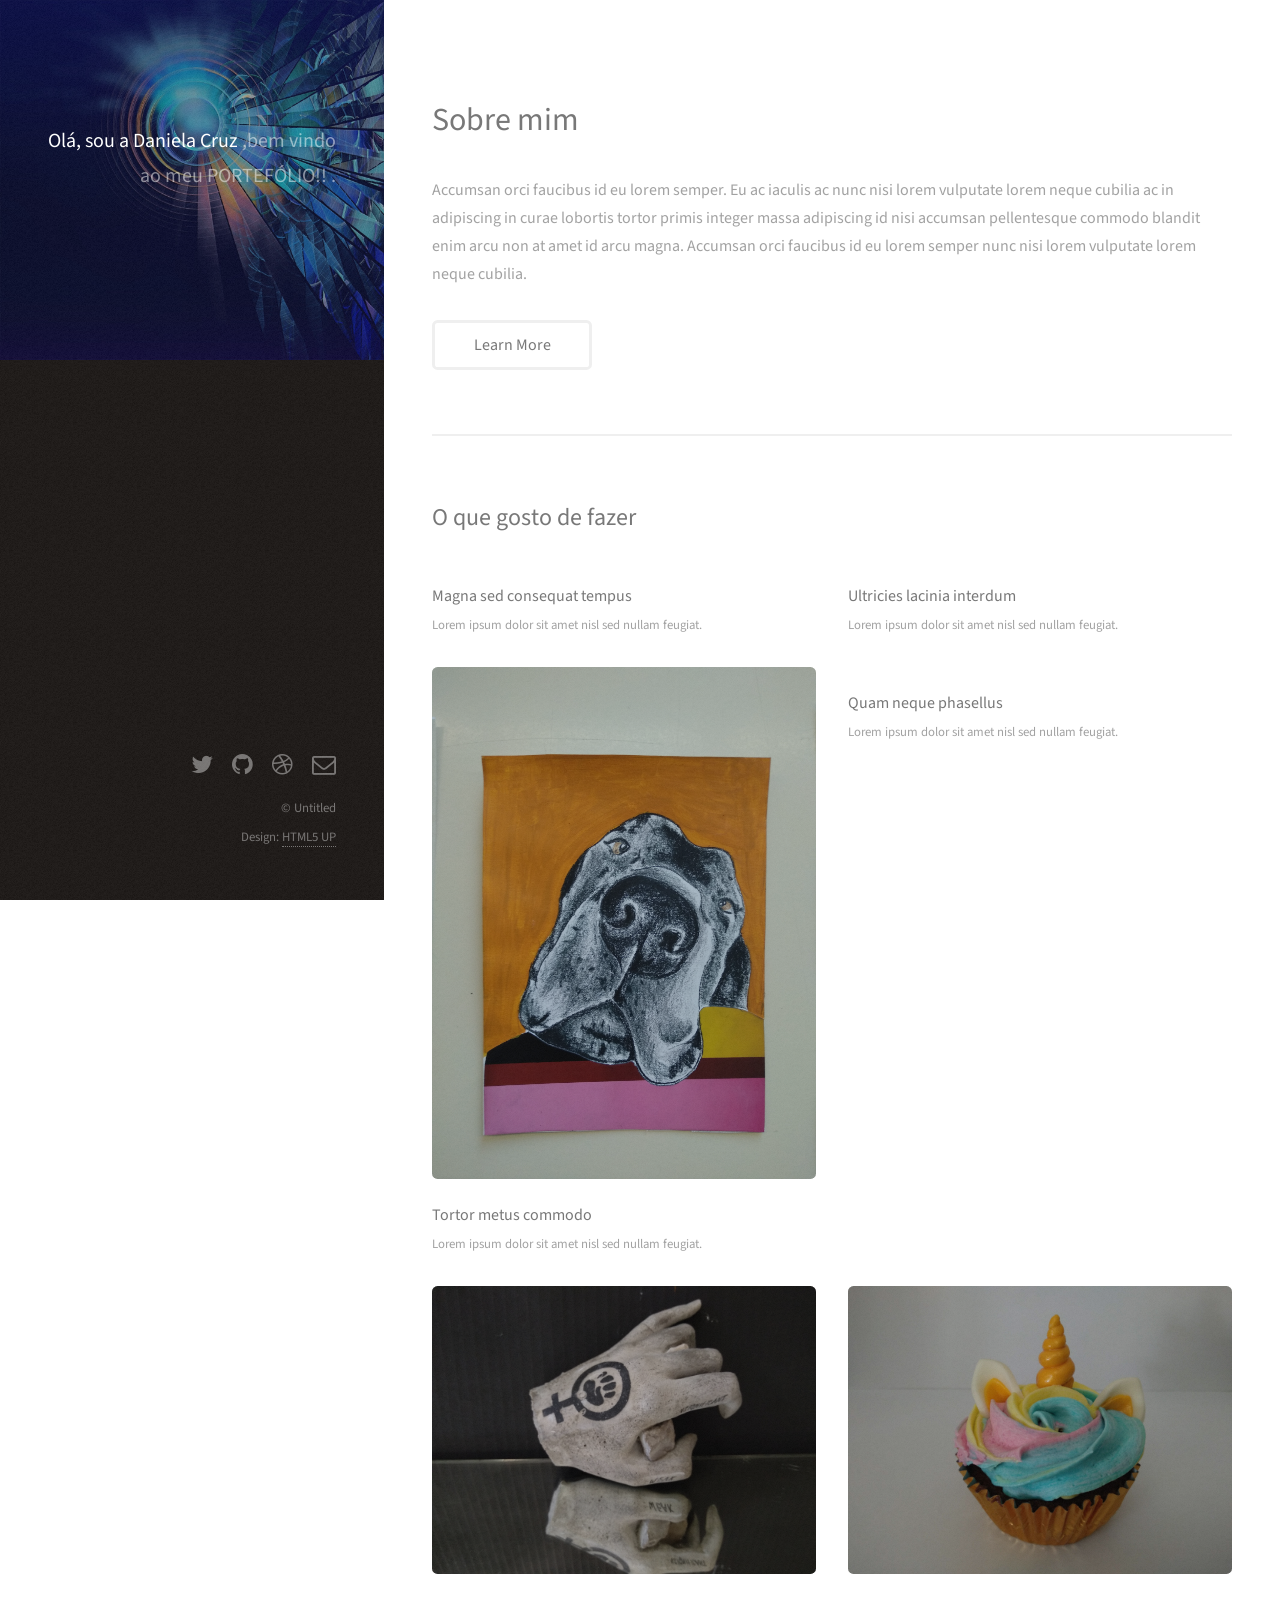
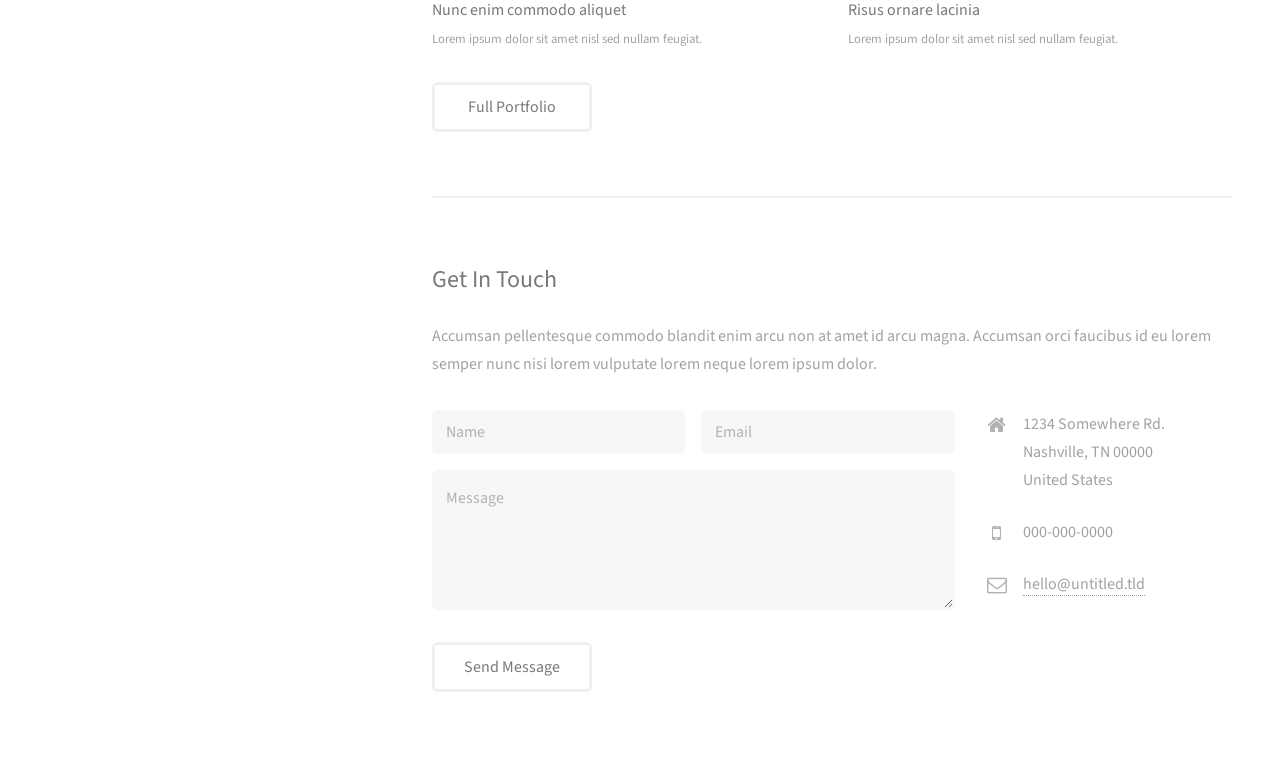
==== index.html @ 18f0834a "novo" ====
<!DOCTYPE HTML>
<!--
	Strata by HTML5 UP
	html5up.net | @ajlkn
	Free for personal and commercial use under the CCA 3.0 license (html5up.net/license)
-->
<html>
	<head>
		<title>Portefólio</title>
		<meta charset="utf-8" />
		<meta name="viewport" content="width=device-width, initial-scale=1, user-scalable=no" />
		<link rel="stylesheet" href="assets/css/main.css" />
	</head>
	<body class="is-preload">

		<!-- Header -->
			<header id="header">
				<div class="inner">
					<a href="#" class="image avatar"><img src="images/avatar.jpg" alt="" /></a>
					<h1><strong>Olá, sou a Daniela Cruz </strong>,bem vindo ao meu PORTEFÓLIO!!<br />
				 <br />
					 <a href="http:"></a>.</h1>
				</div>
			</header>

		<!-- Main -->
			<div id="main">

				<!-- One -->
					<section id="one">
						<header class="major">
							<h2>Sobre mim <br />
							</h2>
						</header>
						<p>Accumsan orci faucibus id eu lorem semper. Eu ac iaculis ac nunc nisi lorem vulputate lorem neque cubilia ac in adipiscing in curae lobortis tortor primis integer massa adipiscing id nisi accumsan pellentesque commodo blandit enim arcu non at amet id arcu magna. Accumsan orci faucibus id eu lorem semper nunc nisi lorem vulputate lorem neque cubilia.</p>
						<ul class="actions">
							<li><a href="#" class="button">Learn More</a></li>
						</ul>
					</section>

				<!-- Two -->
					<section id="two">
						<h2>O que gosto de fazer</h2>
						<div class="row">
							<article class="col-6 col-12-xsmall work-item">
								<a href="images/fulls/01.jpg" class="image fit thumb"><img src="images/thumbs/01.jpg" alt="" /></a>
								<h3>Magna sed consequat tempus</h3>
								<p>Lorem ipsum dolor sit amet nisl sed nullam feugiat.</p>
							</article>
							<article class="col-6 col-12-xsmall work-item">
								<a href="images/fulls/02.jpg" class="image fit thumb"><img src="images/thumbs/02.jpg" alt="" /></a>
								<h3>Ultricies lacinia interdum</h3>
								<p>Lorem ipsum dolor sit amet nisl sed nullam feugiat.</p>
							</article>
							<article class="col-6 col-12-xsmall work-item">
								<a href="images/fulls/03.jpg" class="image fit thumb"><img src="images/thumbs/03.jpg" alt="" /></a>
								<h3>Tortor metus commodo</h3>
								<p>Lorem ipsum dolor sit amet nisl sed nullam feugiat.</p>
							</article>
							<article class="col-6 col-12-xsmall work-item">
								<a href="images/fulls/04.jpg" class="image fit thumb"><img src="images/thumbs/04.jpg" alt="" /></a>
								<h3>Quam neque phasellus</h3>
								<p>Lorem ipsum dolor sit amet nisl sed nullam feugiat.</p>
							</article>
							<article class="col-6 col-12-xsmall work-item">
								<a href="images/fulls/05.jpg" class="image fit thumb"><img src="images/thumbs/05.jpg" alt="" /></a>
								<h3>Nunc enim commodo aliquet</h3>
								<p>Lorem ipsum dolor sit amet nisl sed nullam feugiat.</p>
							</article>
							<article class="col-6 col-12-xsmall work-item">
								<a href="images/fulls/06.jpg" class="image fit thumb"><img src="images/thumbs/06.jpg" alt="" /></a>
								<h3>Risus ornare lacinia</h3>
								<p>Lorem ipsum dolor sit amet nisl sed nullam feugiat.</p>
							</article>
						</div>
						<ul class="actions">
							<li><a href="#" class="button">Full Portfolio</a></li>
						</ul>
					</section>

				<!-- Three -->
					<section id="three">
						<h2>Get In Touch</h2>
						<p>Accumsan pellentesque commodo blandit enim arcu non at amet id arcu magna. Accumsan orci faucibus id eu lorem semper nunc nisi lorem vulputate lorem neque lorem ipsum dolor.</p>
						<div class="row">
							<div class="col-8 col-12-small">
								<form method="post" action="#">
									<div class="row gtr-uniform gtr-50">
										<div class="col-6 col-12-xsmall"><input type="text" name="name" id="name" placeholder="Name" /></div>
										<div class="col-6 col-12-xsmall"><input type="email" name="email" id="email" placeholder="Email" /></div>
										<div class="col-12"><textarea name="message" id="message" placeholder="Message" rows="4"></textarea></div>
									</div>
								</form>
								<ul class="actions">
									<li><input type="submit" value="Send Message" /></li>
								</ul>
							</div>
							<div class="col-4 col-12-small">
								<ul class="labeled-icons">
									<li>
										<h3 class="icon fa-home"><span class="label">Address</span></h3>
										1234 Somewhere Rd.<br />
										Nashville, TN 00000<br />
										United States
									</li>
									<li>
										<h3 class="icon fa-mobile"><span class="label">Phone</span></h3>
										000-000-0000
									</li>
									<li>
										<h3 class="icon fa-envelope-o"><span class="label">Email</span></h3>
										<a href="#">hello@untitled.tld</a>
									</li>
								</ul>
							</div>
						</div>
					</section>

				<!-- Four -->
				<!--
					<section id="four">
						<h2>Elements</h2>

						<section>
							<h4>Text</h4>
							<p>This is <b>bold</b> and this is <strong>strong</strong>. This is <i>italic</i> and this is <em>emphasized</em>.
							This is <sup>superscript</sup> text and this is <sub>subscript</sub> text.
							This is <u>underlined</u> and this is code: <code>for (;;) { ... }</code>. Finally, <a href="#">this is a link</a>.</p>
							<hr />
							<header>
								<h4>Heading with a Subtitle</h4>
								<p>Lorem ipsum dolor sit amet nullam id egestas urna aliquam</p>
							</header>
							<p>Nunc lacinia ante nunc ac lobortis. Interdum adipiscing gravida odio porttitor sem non mi integer non faucibus ornare mi ut ante amet placerat aliquet. Volutpat eu sed ante lacinia sapien lorem accumsan varius montes viverra nibh in adipiscing blandit tempus accumsan.</p>
							<header>
								<h5>Heading with a Subtitle</h5>
								<p>Lorem ipsum dolor sit amet nullam id egestas urna aliquam</p>
							</header>
							<p>Nunc lacinia ante nunc ac lobortis. Interdum adipiscing gravida odio porttitor sem non mi integer non faucibus ornare mi ut ante amet placerat aliquet. Volutpat eu sed ante lacinia sapien lorem accumsan varius montes viverra nibh in adipiscing blandit tempus accumsan.</p>
							<hr />
							<h2>Heading Level 2</h2>
							<h3>Heading Level 3</h3>
							<h4>Heading Level 4</h4>
							<h5>Heading Level 5</h5>
							<h6>Heading Level 6</h6>
							<hr />
							<h5>Blockquote</h5>
							<blockquote>Fringilla nisl. Donec accumsan interdum nisi, quis tincidunt felis sagittis eget tempus euismod. Vestibulum ante ipsum primis in faucibus vestibulum. Blandit adipiscing eu felis iaculis volutpat ac adipiscing accumsan faucibus. Vestibulum ante ipsum primis in faucibus lorem ipsum dolor sit amet nullam adipiscing eu felis.</blockquote>
							<h5>Preformatted</h5>
							<pre><code>i = 0;

while (!deck.isInOrder()) {
print 'Iteration ' + i;
deck.shuffle();
i++;
}

print 'It took ' + i + ' iterations to sort the deck.';</code></pre>
						</section>

						<section>
							<h4>Lists</h4>
							<div class="row">
								<div class="col-6 col-12-xsmall">
									<h5>Unordered</h5>
									<ul>
										<li>Dolor pulvinar etiam magna etiam.</li>
										<li>Sagittis adipiscing lorem eleifend.</li>
										<li>Felis enim feugiat dolore viverra.</li>
									</ul>
									<h5>Alternate</h5>
									<ul class="alt">
										<li>Dolor pulvinar etiam magna etiam.</li>
										<li>Sagittis adipiscing lorem eleifend.</li>
										<li>Felis enim feugiat dolore viverra.</li>
									</ul>
								</div>
								<div class="col-6 col-12-xsmall">
									<h5>Ordered</h5>
									<ol>
										<li>Dolor pulvinar etiam magna etiam.</li>
										<li>Etiam vel felis at lorem sed viverra.</li>
										<li>Felis enim feugiat dolore viverra.</li>
										<li>Dolor pulvinar etiam magna etiam.</li>
										<li>Etiam vel felis at lorem sed viverra.</li>
										<li>Felis enim feugiat dolore viverra.</li>
									</ol>
									<h5>Icons</h5>
									<ul class="icons">
										<li><a href="#" class="icon fa-twitter"><span class="label">Twitter</span></a></li>
										<li><a href="#" class="icon fa-facebook"><span class="label">Facebook</span></a></li>
										<li><a href="#" class="icon fa-instagram"><span class="label">Instagram</span></a></li>
										<li><a href="#" class="icon fa-github"><span class="label">Github</span></a></li>
										<li><a href="#" class="icon fa-dribbble"><span class="label">Dribbble</span></a></li>
										<li><a href="#" class="icon fa-tumblr"><span class="label">Tumblr</span></a></li>
									</ul>
								</div>
							</div>
							<h5>Actions</h5>
							<ul class="actions">
								<li><a href="#" class="button primary">Default</a></li>
								<li><a href="#" class="button">Default</a></li>
							</ul>
							<ul class="actions small">
								<li><a href="#" class="button primary small">Small</a></li>
								<li><a href="#" class="button small">Small</a></li>
							</ul>
							<div class="row">
								<div class="col-6 col-12-small">
									<ul class="actions stacked">
										<li><a href="#" class="button primary">Default</a></li>
										<li><a href="#" class="button">Default</a></li>
									</ul>
								</div>
								<div class="col-6 col-12-small">
									<ul class="actions stacked">
										<li><a href="#" class="button primary small">Small</a></li>
										<li><a href="#" class="button small">Small</a></li>
									</ul>
								</div>
								<div class="col-6 col-12-small">
									<ul class="actions stacked">
										<li><a href="#" class="button primary fit">Default</a></li>
										<li><a href="#" class="button fit">Default</a></li>
									</ul>
								</div>
								<div class="col-6 col-12-small">
									<ul class="actions stacked">
										<li><a href="#" class="button primary small fit">Small</a></li>
										<li><a href="#" class="button small fit">Small</a></li>
									</ul>
								</div>
							</div>
						</section>

						<section>
							<h4>Table</h4>
							<h5>Default</h5>
							<div class="table-wrapper">
								<table>
									<thead>
										<tr>
											<th>Name</th>
											<th>Description</th>
											<th>Price</th>
										</tr>
									</thead>
									<tbody>
										<tr>
											<td>Item One</td>
											<td>Ante turpis integer aliquet porttitor.</td>
											<td>29.99</td>
										</tr>
										<tr>
											<td>Item Two</td>
											<td>Vis ac commodo adipiscing arcu aliquet.</td>
											<td>19.99</td>
										</tr>
										<tr>
											<td>Item Three</td>
											<td> Morbi faucibus arcu accumsan lorem.</td>
											<td>29.99</td>
										</tr>
										<tr>
											<td>Item Four</td>
											<td>Vitae integer tempus condimentum.</td>
											<td>19.99</td>
										</tr>
										<tr>
											<td>Item Five</td>
											<td>Ante turpis integer aliquet porttitor.</td>
											<td>29.99</td>
										</tr>
									</tbody>
									<tfoot>
										<tr>
											<td colspan="2"></td>
											<td>100.00</td>
										</tr>
									</tfoot>
								</table>
							</div>

							<h5>Alternate</h5>
							<div class="table-wrapper">
								<table class="alt">
									<thead>
										<tr>
											<th>Name</th>
											<th>Description</th>
											<th>Price</th>
										</tr>
									</thead>
									<tbody>
										<tr>
											<td>Item One</td>
											<td>Ante turpis integer aliquet porttitor.</td>
											<td>29.99</td>
										</tr>
										<tr>
											<td>Item Two</td>
											<td>Vis ac commodo adipiscing arcu aliquet.</td>
											<td>19.99</td>
										</tr>
										<tr>
											<td>Item Three</td>
											<td> Morbi faucibus arcu accumsan lorem.</td>
											<td>29.99</td>
										</tr>
										<tr>
											<td>Item Four</td>
											<td>Vitae integer tempus condimentum.</td>
											<td>19.99</td>
										</tr>
										<tr>
											<td>Item Five</td>
											<td>Ante turpis integer aliquet porttitor.</td>
											<td>29.99</td>
										</tr>
									</tbody>
									<tfoot>
										<tr>
											<td colspan="2"></td>
											<td>100.00</td>
										</tr>
									</tfoot>
								</table>
							</div>
						</section>

						<section>
							<h4>Buttons</h4>
							<ul class="actions">
								<li><a href="#" class="button primary">Primary</a></li>
								<li><a href="#" class="button">Default</a></li>
							</ul>
							<ul class="actions">
								<li><a href="#" class="button large">Large</a></li>
								<li><a href="#" class="button">Default</a></li>
								<li><a href="#" class="button small">Small</a></li>
							</ul>
							<ul class="actions fit">
								<li><a href="#" class="button primary fit">Fit</a></li>
								<li><a href="#" class="button fit">Fit</a></li>
							</ul>
							<ul class="actions fit small">
								<li><a href="#" class="button primary fit small">Fit + Small</a></li>
								<li><a href="#" class="button fit small">Fit + Small</a></li>
							</ul>
							<ul class="actions">
								<li><a href="#" class="button primary icon fa-download">Icon</a></li>
								<li><a href="#" class="button icon fa-download">Icon</a></li>
							</ul>
							<ul class="actions">
								<li><span class="button primary disabled">Primary</span></li>
								<li><span class="button disabled">Default</span></li>
							</ul>
						</section>

						<section>
							<h4>Form</h4>
							<form method="post" action="#">
								<div class="row gtr-uniform gtr-50">
									<div class="col-6 col-12-xsmall">
										<input type="text" name="demo-name" id="demo-name" value="" placeholder="Name" />
									</div>
									<div class="col-6 col-12-xsmall">
										<input type="email" name="demo-email" id="demo-email" value="" placeholder="Email" />
									</div>
									<div class="col-12">
										<select name="demo-category" id="demo-category">
											<option value="">- Category -</option>
											<option value="1">Manufacturing</option>
											<option value="1">Shipping</option>
											<option value="1">Administration</option>
											<option value="1">Human Resources</option>
										</select>
									</div>
									<div class="col-4 col-12-small">
										<input type="radio" id="demo-priority-low" name="demo-priority" checked>
										<label for="demo-priority-low">Low Priority</label>
									</div>
									<div class="col-4 col-12-small">
										<input type="radio" id="demo-priority-normal" name="demo-priority">
										<label for="demo-priority-normal">Normal Priority</label>
									</div>
									<div class="col-4 col-12-small">
										<input type="radio" id="demo-priority-high" name="demo-priority">
										<label for="demo-priority-high">High Priority</label>
									</div>
									<div class="col-6 col-12-small">
										<input type="checkbox" id="demo-copy" name="demo-copy">
										<label for="demo-copy">Email me a copy of this message</label>
									</div>
									<div class="col-6 col-12-small">
										<input type="checkbox" id="demo-human" name="demo-human" checked>
										<label for="demo-human">I am a human and not a robot</label>
									</div>
									<div class="col-12">
										<textarea name="demo-message" id="demo-message" placeholder="Enter your message" rows="6"></textarea>
									</div>
									<div class="col-12">
										<ul class="actions">
											<li><input type="submit" value="Send Message" class="primary" /></li>
											<li><input type="reset" value="Reset" /></li>
										</ul>
									</div>
								</div>
							</form>
						</section>

						<section>
							<h4>Image</h4>
							<h5>Fit</h5>
							<div class="box alt">
								<div class="row gtr-50 gtr-uniform">
									<div class="col-12"><span class="image fit"><img src="images/fulls/05.jpg" alt="" /></span></div>
									<div class="col-4"><span class="image fit"><img src="images/thumbs/01.jpg" alt="" /></span></div>
									<div class="col-4"><span class="image fit"><img src="images/thumbs/02.jpg" alt="" /></span></div>
									<div class="col-4"><span class="image fit"><img src="images/thumbs/03.jpg" alt="" /></span></div>
									<div class="col-4"><span class="image fit"><img src="images/thumbs/04.jpg" alt="" /></span></div>
									<div class="col-4"><span class="image fit"><img src="images/thumbs/05.jpg" alt="" /></span></div>
									<div class="col-4"><span class="image fit"><img src="images/thumbs/06.jpg" alt="" /></span></div>
									<div class="col-4"><span class="image fit"><img src="images/thumbs/03.jpg" alt="" /></span></div>
									<div class="col-4"><span class="image fit"><img src="images/thumbs/02.jpg" alt="" /></span></div>
									<div class="col-4"><span class="image fit"><img src="images/thumbs/01.jpg" alt="" /></span></div>
								</div>
							</div>
							<h5>Left &amp; Right</h5>
							<p><span class="image left"><img src="images/avatar.jpg" alt="" /></span>Fringilla nisl. Donec accumsan interdum nisi, quis tincidunt felis sagittis eget. tempus euismod. Vestibulum ante ipsum primis in faucibus vestibulum. Blandit adipiscing eu felis iaculis volutpat ac adipiscing accumsan eu faucibus. Integer ac pellentesque praesent tincidunt felis sagittis eget. tempus euismod. Vestibulum ante ipsum primis in faucibus vestibulum. Blandit adipiscing eu felis iaculis volutpat ac adipiscing accumsan eu faucibus. Integer ac pellentesque praesent. Donec accumsan interdum nisi, quis tincidunt felis sagittis eget. tempus euismod. Vestibulum ante ipsum primis in faucibus vestibulum. Blandit adipiscing eu felis iaculis volutpat ac adipiscing accumsan eu faucibus. Integer ac pellentesque praesent tincidunt felis sagittis eget. tempus euismod. Vestibulum ante ipsum primis in faucibus vestibulum. Blandit adipiscing eu felis iaculis volutpat ac adipiscing accumsan eu faucibus. Integer ac pellentesque praesent.</p>
							<p><span class="image right"><img src="images/avatar.jpg" alt="" /></span>Fringilla nisl. Donec accumsan interdum nisi, quis tincidunt felis sagittis eget. tempus euismod. Vestibulum ante ipsum primis in faucibus vestibulum. Blandit adipiscing eu felis iaculis volutpat ac adipiscing accumsan eu faucibus. Integer ac pellentesque praesent tincidunt felis sagittis eget. tempus euismod. Vestibulum ante ipsum primis in faucibus vestibulum. Blandit adipiscing eu felis iaculis volutpat ac adipiscing accumsan eu faucibus. Integer ac pellentesque praesent. Donec accumsan interdum nisi, quis tincidunt felis sagittis eget. tempus euismod. Vestibulum ante ipsum primis in faucibus vestibulum. Blandit adipiscing eu felis iaculis volutpat ac adipiscing accumsan eu faucibus. Integer ac pellentesque praesent tincidunt felis sagittis eget. tempus euismod. Vestibulum ante ipsum primis in faucibus vestibulum. Blandit adipiscing eu felis iaculis volutpat ac adipiscing accumsan eu faucibus. Integer ac pellentesque praesent.</p>
						</section>

					</section>
				-->

			</div>

		<!-- Footer -->
			<footer id="footer">
				<div class="inner">
					<ul class="icons">
						<li><a href="#" class="icon fa-twitter"><span class="label">Twitter</span></a></li>
						<li><a href="#" class="icon fa-github"><span class="label">Github</span></a></li>
						<li><a href="#" class="icon fa-dribbble"><span class="label">Dribbble</span></a></li>
						<li><a href="#" class="icon fa-envelope-o"><span class="label">Email</span></a></li>
					</ul>
					<ul class="copyright">
						<li>&copy; Untitled</li><li>Design: <a href="http://html5up.net">HTML5 UP</a></li>
					</ul>
				</div>
			</footer>

		<!-- Scripts -->
			<script src="assets/js/jquery.min.js"></script>
			<script src="assets/js/jquery.poptrox.min.js"></script>
			<script src="assets/js/browser.min.js"></script>
			<script src="assets/js/breakpoints.min.js"></script>
			<script src="assets/js/util.js"></script>
			<script src="assets/js/main.js"></script>

	</body>
</html>
---- assets/css/main.css ----
@import url("font-awesome.min.css");
@import url("https://fonts.googleapis.com/css?family=Source+Sans+Pro:400,400italic");

/*
	Strata by HTML5 UP
	html5up.net | @ajlkn
	Free for personal and commercial use under the CCA 3.0 license (html5up.net/license)
*/

html, body, div, span, applet, object,
iframe, h1, h2, h3, h4, h5, h6, p, blockquote,
pre, a, abbr, acronym, address, big, cite,
code, del, dfn, em, img, ins, kbd, q, s, samp,
small, strike, strong, sub, sup, tt, var, b,
u, i, center, dl, dt, dd, ol, ul, li, fieldset,
form, label, legend, table, caption, tbody,
tfoot, thead, tr, th, td, article, aside,
canvas, details, embed, figure, figcaption,
footer, header, hgroup, menu, nav, output, ruby,
section, summary, time, mark, audio, video {
	margin: 0;
	padding: 0;
	border: 0;
	font-size: 100%;
	font: inherit;
	vertical-align: baseline;}

article, aside, details, figcaption, figure,
footer, header, hgroup, menu, nav, section {
	display: block;}

body {
	line-height: 1;
}

ol, ul {
	list-style: none;
}

blockquote, q {
	quotes: none;
}

	blockquote:before, blockquote:after, q:before, q:after {
		content: '';
		content: none;
	}

table {
	border-collapse: collapse;
	border-spacing: 0;
}

body {
	-webkit-text-size-adjust: none;
}

mark {
	background-color: transparent;
	color: inherit;
}

input::-moz-focus-inner {
	border: 0;
	padding: 0;
}

input, select, textarea {
	-moz-appearance: none;
	-webkit-appearance: none;
	-ms-appearance: none;
	appearance: none;
}

/* Basic */

	html {
		box-sizing: border-box;
	}

	*, *:before, *:after {
		box-sizing: inherit;
	}

	body {
		background: #fff;
	}

		body.is-preload *, body.is-preload *:before, body.is-preload *:after {
			-moz-animation: none !important;
			-webkit-animation: none !important;
			-ms-animation: none !important;
			animation: none !important;
			-moz-transition: none !important;
			-webkit-transition: none !important;
			-ms-transition: none !important;
			transition: none !important;
		}

	body, input, select, textarea {
		color: #a2a2a2;
		font-family: "Source Sans Pro", Helvetica, sans-serif;
		font-size: 16pt;
		font-weight: 400;
		line-height: 1.75em;
	}

	a {
		-moz-transition: color 0.2s ease-in-out, border-color 0.2s ease-in-out;
		-webkit-transition: color 0.2s ease-in-out, border-color 0.2s ease-in-out;
		-ms-transition: color 0.2s ease-in-out, border-color 0.2s ease-in-out;
		transition: color 0.2s ease-in-out, border-color 0.2s ease-in-out;
		border-bottom: dotted 1px;
		color: #49bf9d;
		text-decoration: none;
	}

		a:hover {
			border-bottom-color: transparent;
			color: #49bf9d !important;
			text-decoration: none;
		}

	strong, b {
		color: #787878;
		font-weight: 400;
	}

	em, i {
		font-style: italic;
	}

	p {
		margin: 0 0 2em 0;
	}

	h1, h2, h3, h4, h5, h6 {
		color: #787878;
		font-weight: 400;
		line-height: 1em;
		margin: 0 0 1em 0;
	}

		h1 a, h2 a, h3 a, h4 a, h5 a, h6 a {
			color: inherit;
			text-decoration: none;
		}

	h1 {
		font-size: 2em;
		line-height: 1.5em;
	}

	h2 {
		font-size: 1.5em;
		line-height: 1.5em;
	}

	h3 {
		font-size: 1.25em;
		line-height: 1.5em;
	}

	h4 {
		font-size: 1.1em;
		line-height: 1.5em;
	}

	h5 {
		font-size: 0.9em;
		line-height: 1.5em;
	}

	h6 {
		font-size: 0.7em;
		line-height: 1.5em;
	}

	sub {
		font-size: 0.8em;
		position: relative;
		top: 0.5em;
	}

	sup {
		font-size: 0.8em;
		position: relative;
		top: -0.5em;
	}

	hr {
		border: 0;
		border-bottom: solid 2px #efefef;
		margin: 2em 0;
	}

		hr.major {
			margin: 3em 0;
		}

	blockquote {
		border-left: solid 6px #efefef;
		font-style: italic;
		margin: 0 0 2em 0;
		padding: 0.5em 0 0.5em 1.5em;
	}

	code {
		background: #f7f7f7;
		border-radius: 0.35em;
		border: solid 2px #efefef;
		font-family: "Courier New", monospace;
		font-size: 0.9em;
		margin: 0 0.25em;
		padding: 0.25em 0.65em;
	}

	pre {
		-webkit-overflow-scrolling: touch;
		font-family: "Courier New", monospace;
		font-size: 0.9em;
		margin: 0 0 2em 0;
	}

		pre code {
			display: block;
			line-height: 1.75em;
			padding: 1em 1.5em;
			overflow-x: auto;
		}

	.align-left {
		text-align: left;
	}

	.align-center {
		text-align: center;
	}

	.align-right {
		text-align: right;
	}

/* Container */

	.container {
		margin: 0 auto;
		max-width: calc(100% - 4em);
		width: 100%;
	}

		.container.xsmall {
			width: 25%;
		}

		.container.small {
			width: 50%;
		}

		.container.medium {
			width: 75%;
		}

		.container.large {
			width: 125%;
		}

		.container.xlarge {
			width: 150%;
		}

		.container.max {
			width: 100%;
		}

		@media screen and (max-width: 980px) {

			.container {
				width: 100% !important;
				max-width: 100% !important;
			}

		}

		@media screen and (max-width: 480px) {

			.container {
				max-width: calc(100% - 3em);
			}

		}

/* Row */

	.row {
		display: flex;
		flex-wrap: wrap;
		box-sizing: border-box;
		align-items: stretch;
	}

		.row > * {
			box-sizing: border-box;
		}

		.row.gtr-uniform > * > :last-child {
			margin-bottom: 0;
		}

		.row.aln-left {
			justify-content: flex-start;
		}

		.row.aln-center {
			justify-content: center;
		}

		.row.aln-right {
			justify-content: flex-end;
		}

		.row.aln-top {
			align-items: flex-start;
		}

		.row.aln-middle {
			align-items: center;
		}

		.row.aln-bottom {
			align-items: flex-end;
		}

		.row > .imp {
			order: -1;
		}

		.row > .col-1 {
			width: 8.3333333333%;
		}

		.row > .off-1 {
			margin-left: 8.3333333333%;
		}

		.row > .col-2 {
			width: 16.6666666667%;
		}

		.row > .off-2 {
			margin-left: 16.6666666667%;
		}

		.row > .col-3 {
			width: 25%;
		}

		.row > .off-3 {
			margin-left: 25%;
		}

		.row > .col-4 {
			width: 33.3333333333%;
		}

		.row > .off-4 {
			margin-left: 33.3333333333%;
		}

		.row > .col-5 {
			width: 41.6666666667%;
		}

		.row > .off-5 {
			margin-left: 41.6666666667%;
		}

		.row > .col-6 {
			width: 50%;
		}

		.row > .off-6 {
			margin-left: 50%;
		}

		.row > .col-7 {
			width: 58.3333333333%;
		}

		.row > .off-7 {
			margin-left: 58.3333333333%;
		}

		.row > .col-8 {
			width: 66.6666666667%;
		}

		.row > .off-8 {
			margin-left: 66.6666666667%;
		}

		.row > .col-9 {
			width: 75%;
		}

		.row > .off-9 {
			margin-left: 75%;
		}

		.row > .col-10 {
			width: 83.3333333333%;
		}

		.row > .off-10 {
			margin-left: 83.3333333333%;
		}

		.row > .col-11 {
			width: 91.6666666667%;
		}

		.row > .off-11 {
			margin-left: 91.6666666667%;
		}

		.row > .col-12 {
			width: 100%;
		}

		.row > .off-12 {
			margin-left: 100%;
		}

		.row.gtr-0 {
			margin-top: 0;
			margin-left: 0em;
		}

			.row.gtr-0 > * {
				padding: 0 0 0 0em;
			}

			.row.gtr-0.gtr-uniform {
				margin-top: 0em;
			}

				.row.gtr-0.gtr-uniform > * {
					padding-top: 0em;
				}

		.row.gtr-25 {
			margin-top: 0;
			margin-left: -0.625em;
		}

			.row.gtr-25 > * {
				padding: 0 0 0 0.625em;
			}

			.row.gtr-25.gtr-uniform {
				margin-top: -0.625em;
			}

				.row.gtr-25.gtr-uniform > * {
					padding-top: 0.625em;
				}

		.row.gtr-50 {
			margin-top: 0;
			margin-left: -1.25em;
		}

			.row.gtr-50 > * {
				padding: 0 0 0 1.25em;
			}

			.row.gtr-50.gtr-uniform {
				margin-top: -1.25em;
			}

				.row.gtr-50.gtr-uniform > * {
					padding-top: 1.25em;
				}

		.row {
			margin-top: 0;
			margin-left: -2.5em;
		}

			.row > * {
				padding: 0 0 0 2.5em;
			}

			.row.gtr-uniform {
				margin-top: -2.5em;
			}

				.row.gtr-uniform > * {
					padding-top: 2.5em;
				}

		.row.gtr-150 {
			margin-top: 0;
			margin-left: -3.75em;
		}

			.row.gtr-150 > * {
				padding: 0 0 0 3.75em;
			}

			.row.gtr-150.gtr-uniform {
				margin-top: -3.75em;
			}

				.row.gtr-150.gtr-uniform > * {
					padding-top: 3.75em;
				}

		.row.gtr-200 {
			margin-top: 0;
			margin-left: -5em;
		}

			.row.gtr-200 > * {
				padding: 0 0 0 5em;
			}

			.row.gtr-200.gtr-uniform {
				margin-top: -5em;
			}

				.row.gtr-200.gtr-uniform > * {
					padding-top: 5em;
				}

		@media screen and (max-width: 1800px) {

			.row {
				display: flex;
				flex-wrap: wrap;
				box-sizing: border-box;
				align-items: stretch;
			}

				.row > * {
					box-sizing: border-box;
				}

				.row.gtr-uniform > * > :last-child {
					margin-bottom: 0;
				}

				.row.aln-left {
					justify-content: flex-start;
				}

				.row.aln-center {
					justify-content: center;
				}

				.row.aln-right {
					justify-content: flex-end;
				}

				.row.aln-top {
					align-items: flex-start;
				}

				.row.aln-middle {
					align-items: center;
				}

				.row.aln-bottom {
					align-items: flex-end;
				}

				.row > .imp-xlarge {
					order: -1;
				}

				.row > .col-1-xlarge {
					width: 8.3333333333%;
				}

				.row > .off-1-xlarge {
					margin-left: 8.3333333333%;
				}

				.row > .col-2-xlarge {
					width: 16.6666666667%;
				}

				.row > .off-2-xlarge {
					margin-left: 16.6666666667%;
				}

				.row > .col-3-xlarge {
					width: 25%;
				}

				.row > .off-3-xlarge {
					margin-left: 25%;
				}

				.row > .col-4-xlarge {
					width: 33.3333333333%;
				}

				.row > .off-4-xlarge {
					margin-left: 33.3333333333%;
				}

				.row > .col-5-xlarge {
					width: 41.6666666667%;
				}

				.row > .off-5-xlarge {
					margin-left: 41.6666666667%;
				}

				.row > .col-6-xlarge {
					width: 50%;
				}

				.row > .off-6-xlarge {
					margin-left: 50%;
				}

				.row > .col-7-xlarge {
					width: 58.3333333333%;
				}

				.row > .off-7-xlarge {
					margin-left: 58.3333333333%;
				}

				.row > .col-8-xlarge {
					width: 66.6666666667%;
				}

				.row > .off-8-xlarge {
					margin-left: 66.6666666667%;
				}

				.row > .col-9-xlarge {
					width: 75%;
				}

				.row > .off-9-xlarge {
					margin-left: 75%;
				}

				.row > .col-10-xlarge {
					width: 83.3333333333%;
				}

				.row > .off-10-xlarge {
					margin-left: 83.3333333333%;
				}

				.row > .col-11-xlarge {
					width: 91.6666666667%;
				}

				.row > .off-11-xlarge {
					margin-left: 91.6666666667%;
				}

				.row > .col-12-xlarge {
					width: 100%;
				}

				.row > .off-12-xlarge {
					margin-left: 100%;
				}

				.row.gtr-0 {
					margin-top: 0;
					margin-left: 0em;
				}

					.row.gtr-0 > * {
						padding: 0 0 0 0em;
					}

					.row.gtr-0.gtr-uniform {
						margin-top: 0em;
					}

						.row.gtr-0.gtr-uniform > * {
							padding-top: 0em;
						}

				.row.gtr-25 {
					margin-top: 0;
					margin-left: -0.625em;
				}

					.row.gtr-25 > * {
						padding: 0 0 0 0.625em;
					}

					.row.gtr-25.gtr-uniform {
						margin-top: -0.625em;
					}

						.row.gtr-25.gtr-uniform > * {
							padding-top: 0.625em;
						}

				.row.gtr-50 {
					margin-top: 0;
					margin-left: -1.25em;
				}

					.row.gtr-50 > * {
						padding: 0 0 0 1.25em;
					}

					.row.gtr-50.gtr-uniform {
						margin-top: -1.25em;
					}

						.row.gtr-50.gtr-uniform > * {
							padding-top: 1.25em;
						}

				.row {
					margin-top: 0;
					margin-left: -2.5em;
				}

					.row > * {
						padding: 0 0 0 2.5em;
					}

					.row.gtr-uniform {
						margin-top: -2.5em;
					}

						.row.gtr-uniform > * {
							padding-top: 2.5em;
						}

				.row.gtr-150 {
					margin-top: 0;
					margin-left: -3.75em;
				}

					.row.gtr-150 > * {
						padding: 0 0 0 3.75em;
					}

					.row.gtr-150.gtr-uniform {
						margin-top: -3.75em;
					}

						.row.gtr-150.gtr-uniform > * {
							padding-top: 3.75em;
						}

				.row.gtr-200 {
					margin-top: 0;
					margin-left: -5em;
				}

					.row.gtr-200 > * {
						padding: 0 0 0 5em;
					}

					.row.gtr-200.gtr-uniform {
						margin-top: -5em;
					}

						.row.gtr-200.gtr-uniform > * {
							padding-top: 5em;
						}

		}

		@media screen and (max-width: 1280px) {

			.row {
				display: flex;
				flex-wrap: wrap;
				box-sizing: border-box;
				align-items: stretch;
			}

				.row > * {
					box-sizing: border-box;
				}

				.row.gtr-uniform > * > :last-child {
					margin-bottom: 0;
				}

				.row.aln-left {
					justify-content: flex-start;
				}

				.row.aln-center {
					justify-content: center;
				}

				.row.aln-right {
					justify-content: flex-end;
				}

				.row.aln-top {
					align-items: flex-start;
				}

				.row.aln-middle {
					align-items: center;
				}

				.row.aln-bottom {
					align-items: flex-end;
				}

				.row > .imp-large {
					order: -1;
				}

				.row > .col-1-large {
					width: 8.3333333333%;
				}

				.row > .off-1-large {
					margin-left: 8.3333333333%;
				}

				.row > .col-2-large {
					width: 16.6666666667%;
				}

				.row > .off-2-large {
					margin-left: 16.6666666667%;
				}

				.row > .col-3-large {
					width: 25%;
				}

				.row > .off-3-large {
					margin-left: 25%;
				}

				.row > .col-4-large {
					width: 33.3333333333%;
				}

				.row > .off-4-large {
					margin-left: 33.3333333333%;
				}

				.row > .col-5-large {
					width: 41.6666666667%;
				}

				.row > .off-5-large {
					margin-left: 41.6666666667%;
				}

				.row > .col-6-large {
					width: 50%;
				}

				.row > .off-6-large {
					margin-left: 50%;
				}

				.row > .col-7-large {
					width: 58.3333333333%;
				}

				.row > .off-7-large {
					margin-left: 58.3333333333%;
				}

				.row > .col-8-large {
					width: 66.6666666667%;
				}

				.row > .off-8-large {
					margin-left: 66.6666666667%;
				}

				.row > .col-9-large {
					width: 75%;
				}

				.row > .off-9-large {
					margin-left: 75%;
				}

				.row > .col-10-large {
					width: 83.3333333333%;
				}

				.row > .off-10-large {
					margin-left: 83.3333333333%;
				}

				.row > .col-11-large {
					width: 91.6666666667%;
				}

				.row > .off-11-large {
					margin-left: 91.6666666667%;
				}

				.row > .col-12-large {
					width: 100%;
				}

				.row > .off-12-large {
					margin-left: 100%;
				}

				.row.gtr-0 {
					margin-top: 0;
					margin-left: 0em;
				}

					.row.gtr-0 > * {
						padding: 0 0 0 0em;
					}

					.row.gtr-0.gtr-uniform {
						margin-top: 0em;
					}

						.row.gtr-0.gtr-uniform > * {
							padding-top: 0em;
						}

				.row.gtr-25 {
					margin-top: 0;
					margin-left: -0.5em;
				}

					.row.gtr-25 > * {
						padding: 0 0 0 0.5em;
					}

					.row.gtr-25.gtr-uniform {
						margin-top: -0.5em;
					}

						.row.gtr-25.gtr-uniform > * {
							padding-top: 0.5em;
						}

				.row.gtr-50 {
					margin-top: 0;
					margin-left: -1em;
				}

					.row.gtr-50 > * {
						padding: 0 0 0 1em;
					}

					.row.gtr-50.gtr-uniform {
						margin-top: -1em;
					}

						.row.gtr-50.gtr-uniform > * {
							padding-top: 1em;
						}

				.row {
					margin-top: 0;
					margin-left: -2em;
				}

					.row > * {
						padding: 0 0 0 2em;
					}

					.row.gtr-uniform {
						margin-top: -2em;
					}

						.row.gtr-uniform > * {
							padding-top: 2em;
						}

				.row.gtr-150 {
					margin-top: 0;
					margin-left: -3em;
				}

					.row.gtr-150 > * {
						padding: 0 0 0 3em;
					}

					.row.gtr-150.gtr-uniform {
						margin-top: -3em;
					}

						.row.gtr-150.gtr-uniform > * {
							padding-top: 3em;
						}

				.row.gtr-200 {
					margin-top: 0;
					margin-left: -4em;
				}

					.row.gtr-200 > * {
						padding: 0 0 0 4em;
					}

					.row.gtr-200.gtr-uniform {
						margin-top: -4em;
					}

						.row.gtr-200.gtr-uniform > * {
							padding-top: 4em;
						}

		}

		@media screen and (max-width: 980px) {

			.row {
				display: flex;
				flex-wrap: wrap;
				box-sizing: border-box;
				align-items: stretch;
			}

				.row > * {
					box-sizing: border-box;
				}

				.row.gtr-uniform > * > :last-child {
					margin-bottom: 0;
				}

				.row.aln-left {
					justify-content: flex-start;
				}

				.row.aln-center {
					justify-content: center;
				}

				.row.aln-right {
					justify-content: flex-end;
				}

				.row.aln-top {
					align-items: flex-start;
				}

				.row.aln-middle {
					align-items: center;
				}

				.row.aln-bottom {
					align-items: flex-end;
				}

				.row > .imp-medium {
					order: -1;
				}

				.row > .col-1-medium {
					width: 8.3333333333%;
				}

				.row > .off-1-medium {
					margin-left: 8.3333333333%;
				}

				.row > .col-2-medium {
					width: 16.6666666667%;
				}

				.row > .off-2-medium {
					margin-left: 16.6666666667%;
				}

				.row > .col-3-medium {
					width: 25%;
				}

				.row > .off-3-medium {
					margin-left: 25%;
				}

				.row > .col-4-medium {
					width: 33.3333333333%;
				}

				.row > .off-4-medium {
					margin-left: 33.3333333333%;
				}

				.row > .col-5-medium {
					width: 41.6666666667%;
				}

				.row > .off-5-medium {
					margin-left: 41.6666666667%;
				}

				.row > .col-6-medium {
					width: 50%;
				}

				.row > .off-6-medium {
					margin-left: 50%;
				}

				.row > .col-7-medium {
					width: 58.3333333333%;
				}

				.row > .off-7-medium {
					margin-left: 58.3333333333%;
				}

				.row > .col-8-medium {
					width: 66.6666666667%;
				}

				.row > .off-8-medium {
					margin-left: 66.6666666667%;
				}

				.row > .col-9-medium {
					width: 75%;
				}

				.row > .off-9-medium {
					margin-left: 75%;
				}

				.row > .col-10-medium {
					width: 83.3333333333%;
				}

				.row > .off-10-medium {
					margin-left: 83.3333333333%;
				}

				.row > .col-11-medium {
					width: 91.6666666667%;
				}

				.row > .off-11-medium {
					margin-left: 91.6666666667%;
				}

				.row > .col-12-medium {
					width: 100%;
				}

				.row > .off-12-medium {
					margin-left: 100%;
				}

				.row.gtr-0 {
					margin-top: 0;
					margin-left: 0em;
				}

					.row.gtr-0 > * {
						padding: 0 0 0 0em;
					}

					.row.gtr-0.gtr-uniform {
						margin-top: 0em;
					}

						.row.gtr-0.gtr-uniform > * {
							padding-top: 0em;
						}

				.row.gtr-25 {
					margin-top: 0;
					margin-left: -0.5em;
				}

					.row.gtr-25 > * {
						padding: 0 0 0 0.5em;
					}

					.row.gtr-25.gtr-uniform {
						margin-top: -0.5em;
					}

						.row.gtr-25.gtr-uniform > * {
							padding-top: 0.5em;
						}

				.row.gtr-50 {
					margin-top: 0;
					margin-left: -1em;
				}

					.row.gtr-50 > * {
						padding: 0 0 0 1em;
					}

					.row.gtr-50.gtr-uniform {
						margin-top: -1em;
					}

						.row.gtr-50.gtr-uniform > * {
							padding-top: 1em;
						}

				.row {
					margin-top: 0;
					margin-left: -2em;
				}

					.row > * {
						padding: 0 0 0 2em;
					}

					.row.gtr-uniform {
						margin-top: -2em;
					}

						.row.gtr-uniform > * {
							padding-top: 2em;
						}

				.row.gtr-150 {
					margin-top: 0;
					margin-left: -3em;
				}

					.row.gtr-150 > * {
						padding: 0 0 0 3em;
					}

					.row.gtr-150.gtr-uniform {
						margin-top: -3em;
					}

						.row.gtr-150.gtr-uniform > * {
							padding-top: 3em;
						}

				.row.gtr-200 {
					margin-top: 0;
					margin-left: -4em;
				}

					.row.gtr-200 > * {
						padding: 0 0 0 4em;
					}

					.row.gtr-200.gtr-uniform {
						margin-top: -4em;
					}

						.row.gtr-200.gtr-uniform > * {
							padding-top: 4em;
						}

		}

		@media screen and (max-width: 736px) {

			.row {
				display: flex;
				flex-wrap: wrap;
				box-sizing: border-box;
				align-items: stretch;
			}

				.row > * {
					box-sizing: border-box;
				}

				.row.gtr-uniform > * > :last-child {
					margin-bottom: 0;
				}

				.row.aln-left {
					justify-content: flex-start;
				}

				.row.aln-center {
					justify-content: center;
				}

				.row.aln-right {
					justify-content: flex-end;
				}

				.row.aln-top {
					align-items: flex-start;
				}

				.row.aln-middle {
					align-items: center;
				}

				.row.aln-bottom {
					align-items: flex-end;
				}

				.row > .imp-small {
					order: -1;
				}

				.row > .col-1-small {
					width: 8.3333333333%;
				}

				.row > .off-1-small {
					margin-left: 8.3333333333%;
				}

				.row > .col-2-small {
					width: 16.6666666667%;
				}

				.row > .off-2-small {
					margin-left: 16.6666666667%;
				}

				.row > .col-3-small {
					width: 25%;
				}

				.row > .off-3-small {
					margin-left: 25%;
				}

				.row > .col-4-small {
					width: 33.3333333333%;
				}

				.row > .off-4-small {
					margin-left: 33.3333333333%;
				}

				.row > .col-5-small {
					width: 41.6666666667%;
				}

				.row > .off-5-small {
					margin-left: 41.6666666667%;
				}

				.row > .col-6-small {
					width: 50%;
				}

				.row > .off-6-small {
					margin-left: 50%;
				}

				.row > .col-7-small {
					width: 58.3333333333%;
				}

				.row > .off-7-small {
					margin-left: 58.3333333333%;
				}

				.row > .col-8-small {
					width: 66.6666666667%;
				}

				.row > .off-8-small {
					margin-left: 66.6666666667%;
				}

				.row > .col-9-small {
					width: 75%;
				}

				.row > .off-9-small {
					margin-left: 75%;
				}

				.row > .col-10-small {
					width: 83.3333333333%;
				}

				.row > .off-10-small {
					margin-left: 83.3333333333%;
				}

				.row > .col-11-small {
					width: 91.6666666667%;
				}

				.row > .off-11-small {
					margin-left: 91.6666666667%;
				}

				.row > .col-12-small {
					width: 100%;
				}

				.row > .off-12-small {
					margin-left: 100%;
				}

				.row.gtr-0 {
					margin-top: 0;
					margin-left: 0em;
				}

					.row.gtr-0 > * {
						padding: 0 0 0 0em;
					}

					.row.gtr-0.gtr-uniform {
						margin-top: 0em;
					}

						.row.gtr-0.gtr-uniform > * {
							padding-top: 0em;
						}

				.row.gtr-25 {
					margin-top: 0;
					margin-left: -0.375em;
				}

					.row.gtr-25 > * {
						padding: 0 0 0 0.375em;
					}

					.row.gtr-25.gtr-uniform {
						margin-top: -0.375em;
					}

						.row.gtr-25.gtr-uniform > * {
							padding-top: 0.375em;
						}

				.row.gtr-50 {
					margin-top: 0;
					margin-left: -0.75em;
				}

					.row.gtr-50 > * {
						padding: 0 0 0 0.75em;
					}

					.row.gtr-50.gtr-uniform {
						margin-top: -0.75em;
					}

						.row.gtr-50.gtr-uniform > * {
							padding-top: 0.75em;
						}

				.row {
					margin-top: 0;
					margin-left: -1.5em;
				}

					.row > * {
						padding: 0 0 0 1.5em;
					}

					.row.gtr-uniform {
						margin-top: -1.5em;
					}

						.row.gtr-uniform > * {
							padding-top: 1.5em;
						}

				.row.gtr-150 {
					margin-top: 0;
					margin-left: -2.25em;
				}

					.row.gtr-150 > * {
						padding: 0 0 0 2.25em;
					}

					.row.gtr-150.gtr-uniform {
						margin-top: -2.25em;
					}

						.row.gtr-150.gtr-uniform > * {
							padding-top: 2.25em;
						}

				.row.gtr-200 {
					margin-top: 0;
					margin-left: -3em;
				}

					.row.gtr-200 > * {
						padding: 0 0 0 3em;
					}

					.row.gtr-200.gtr-uniform {
						margin-top: -3em;
					}

						.row.gtr-200.gtr-uniform > * {
							padding-top: 3em;
						}

		}

		@media screen and (max-width: 480px) {

			.row {
				display: flex;
				flex-wrap: wrap;
				box-sizing: border-box;
				align-items: stretch;
			}

				.row > * {
					box-sizing: border-box;
				}

				.row.gtr-uniform > * > :last-child {
					margin-bottom: 0;
				}

				.row.aln-left {
					justify-content: flex-start;
				}

				.row.aln-center {
					justify-content: center;
				}

				.row.aln-right {
					justify-content: flex-end;
				}

				.row.aln-top {
					align-items: flex-start;
				}

				.row.aln-middle {
					align-items: center;
				}

				.row.aln-bottom {
					align-items: flex-end;
				}

				.row > .imp-xsmall {
					order: -1;
				}

				.row > .col-1-xsmall {
					width: 8.3333333333%;
				}

				.row > .off-1-xsmall {
					margin-left: 8.3333333333%;
				}

				.row > .col-2-xsmall {
					width: 16.6666666667%;
				}

				.row > .off-2-xsmall {
					margin-left: 16.6666666667%;
				}

				.row > .col-3-xsmall {
					width: 25%;
				}

				.row > .off-3-xsmall {
					margin-left: 25%;
				}

				.row > .col-4-xsmall {
					width: 33.3333333333%;
				}

				.row > .off-4-xsmall {
					margin-left: 33.3333333333%;
				}

				.row > .col-5-xsmall {
					width: 41.6666666667%;
				}

				.row > .off-5-xsmall {
					margin-left: 41.6666666667%;
				}

				.row > .col-6-xsmall {
					width: 50%;
				}

				.row > .off-6-xsmall {
					margin-left: 50%;
				}

				.row > .col-7-xsmall {
					width: 58.3333333333%;
				}

				.row > .off-7-xsmall {
					margin-left: 58.3333333333%;
				}

				.row > .col-8-xsmall {
					width: 66.6666666667%;
				}

				.row > .off-8-xsmall {
					margin-left: 66.6666666667%;
				}

				.row > .col-9-xsmall {
					width: 75%;
				}

				.row > .off-9-xsmall {
					margin-left: 75%;
				}

				.row > .col-10-xsmall {
					width: 83.3333333333%;
				}

				.row > .off-10-xsmall {
					margin-left: 83.3333333333%;
				}

				.row > .col-11-xsmall {
					width: 91.6666666667%;
				}

				.row > .off-11-xsmall {
					margin-left: 91.6666666667%;
				}

				.row > .col-12-xsmall {
					width: 100%;
				}

				.row > .off-12-xsmall {
					margin-left: 100%;
				}

				.row.gtr-0 {
					margin-top: 0;
					margin-left: 0em;
				}

					.row.gtr-0 > * {
						padding: 0 0 0 0em;
					}

					.row.gtr-0.gtr-uniform {
						margin-top: 0em;
					}

						.row.gtr-0.gtr-uniform > * {
							padding-top: 0em;
						}

				.row.gtr-25 {
					margin-top: 0;
					margin-left: -0.375em;
				}

					.row.gtr-25 > * {
						padding: 0 0 0 0.375em;
					}

					.row.gtr-25.gtr-uniform {
						margin-top: -0.375em;
					}

						.row.gtr-25.gtr-uniform > * {
							padding-top: 0.375em;
						}

				.row.gtr-50 {
					margin-top: 0;
					margin-left: -0.75em;
				}

					.row.gtr-50 > * {
						padding: 0 0 0 0.75em;
					}

					.row.gtr-50.gtr-uniform {
						margin-top: -0.75em;
					}

						.row.gtr-50.gtr-uniform > * {
							padding-top: 0.75em;
						}

				.row {
					margin-top: 0;
					margin-left: -1.5em;
				}

					.row > * {
						padding: 0 0 0 1.5em;
					}

					.row.gtr-uniform {
						margin-top: -1.5em;
					}

						.row.gtr-uniform > * {
							padding-top: 1.5em;
						}

				.row.gtr-150 {
					margin-top: 0;
					margin-left: -2.25em;
				}

					.row.gtr-150 > * {
						padding: 0 0 0 2.25em;
					}

					.row.gtr-150.gtr-uniform {
						margin-top: -2.25em;
					}

						.row.gtr-150.gtr-uniform > * {
							padding-top: 2.25em;
						}

				.row.gtr-200 {
					margin-top: 0;
					margin-left: -3em;
				}

					.row.gtr-200 > * {
						padding: 0 0 0 3em;
					}

					.row.gtr-200.gtr-uniform {
						margin-top: -3em;
					}

						.row.gtr-200.gtr-uniform > * {
							padding-top: 3em;
						}

		}

/* Section/Article */

	section.special, article.special {
		text-align: center;
	}

	header p {
		color: #b2b2b2;
		position: relative;
		margin: 0 0 1.5em 0;
	}

	header h2 + p {
		font-size: 1.25em;
		margin-top: -1em;
		line-height: 1.5em;
	}

	header h3 + p {
		font-size: 1.1em;
		margin-top: -0.8em;
		line-height: 1.5em;
	}

	header h4 + p,
	header h5 + p,
	header h6 + p {
		font-size: 0.9em;
		margin-top: -0.6em;
		line-height: 1.5em;
	}

	header.major h2 {
		font-size: 2em;
	}

/* Form */

	form {
		margin: 0 0 2em 0;
	}

	label {
		color: #787878;
		display: block;
		font-size: 0.9em;
		font-weight: 400;
		margin: 0 0 1em 0;
	}

	input[type="text"],
	input[type="password"],
	input[type="email"],
	select,
	textarea {
		-moz-appearance: none;
		-webkit-appearance: none;
		-ms-appearance: none;
		appearance: none;
		background: #f7f7f7;
		border-radius: 0.35em;
		border: solid 2px transparent;
		color: inherit;
		display: block;
		outline: 0;
		padding: 0 0.75em;
		text-decoration: none;
		width: 100%;
	}

		input[type="text"]:invalid,
		input[type="password"]:invalid,
		input[type="email"]:invalid,
		select:invalid,
		textarea:invalid {
			box-shadow: none;
		}

		input[type="text"]:focus,
		input[type="password"]:focus,
		input[type="email"]:focus,
		select:focus,
		textarea:focus {
			border-color: #49bf9d;
		}

	select {
		background-image: url("data:image/svg+xml;charset=utf8,%3Csvg xmlns='http://www.w3.org/2000/svg' width='40' height='40' preserveAspectRatio='none' viewBox='0 0 40 40'%3E%3Cpath d='M9.4,12.3l10.4,10.4l10.4-10.4c0.2-0.2,0.5-0.4,0.9-0.4c0.3,0,0.6,0.1,0.9,0.4l3.3,3.3c0.2,0.2,0.4,0.5,0.4,0.9 c0,0.4-0.1,0.6-0.4,0.9L20.7,31.9c-0.2,0.2-0.5,0.4-0.9,0.4c-0.3,0-0.6-0.1-0.9-0.4L4.3,17.3c-0.2-0.2-0.4-0.5-0.4-0.9 c0-0.4,0.1-0.6,0.4-0.9l3.3-3.3c0.2-0.2,0.5-0.4,0.9-0.4S9.1,12.1,9.4,12.3z' fill='%23dfdfdf' /%3E%3C/svg%3E");
		background-size: 1.25rem;
		background-repeat: no-repeat;
		background-position: calc(100% - 1rem) center;
		height: 2.75em;
		padding-right: 2.75em;
		text-overflow: ellipsis;
	}

		select option {
			color: #787878;
			background: #fff;
		}

		select:focus::-ms-value {
			background-color: transparent;
		}

		select::-ms-expand {
			display: none;
		}

	input[type="text"],
	input[type="password"],
	input[type="email"],
	select {
		height: 2.75em;
	}

	textarea {
		padding: 0.75em;
	}

	input[type="checkbox"],
	input[type="radio"] {
		-moz-appearance: none;
		-webkit-appearance: none;
		-ms-appearance: none;
		appearance: none;
		display: block;
		float: left;
		margin-right: -2em;
		opacity: 0;
		width: 1em;
		z-index: -1;
	}

		input[type="checkbox"] + label,
		input[type="radio"] + label {
			text-decoration: none;
			color: #a2a2a2;
			cursor: pointer;
			display: inline-block;
			font-size: 1em;
			font-weight: 400;
			padding-left: 2.4em;
			padding-right: 0.75em;
			position: relative;
		}

			input[type="checkbox"] + label:before,
			input[type="radio"] + label:before {
				-moz-osx-font-smoothing: grayscale;
				-webkit-font-smoothing: antialiased;
				font-family: FontAwesome;
				font-style: normal;
				font-weight: normal;
				text-transform: none !important;
			}

			input[type="checkbox"] + label:before,
			input[type="radio"] + label:before {
				background: #f7f7f7;
				border-radius: 0.35em;
				border: solid 2px transparent;
				content: '';
				display: inline-block;
				height: 1.65em;
				left: 0;
				line-height: 1.58125em;
				position: absolute;
				text-align: center;
				top: 0;
				width: 1.65em;
			}

		input[type="checkbox"]:checked + label:before,
		input[type="radio"]:checked + label:before {
			background: #787878;
			border-color: #787878;
			color: #fff;
			content: '\f00c';
		}

		input[type="checkbox"]:focus + label:before,
		input[type="radio"]:focus + label:before {
			border-color: #49bf9d;
		}

	input[type="checkbox"] + label:before {
		border-radius: 0.35em;
	}

	input[type="radio"] + label:before {
		border-radius: 100%;
	}

	::-webkit-input-placeholder {
		color: #b2b2b2 !important;
		opacity: 1.0;
	}

	:-moz-placeholder {
		color: #b2b2b2 !important;
		opacity: 1.0;
	}

	::-moz-placeholder {
		color: #b2b2b2 !important;
		opacity: 1.0;
	}

	:-ms-input-placeholder {
		color: #b2b2b2 !important;
		opacity: 1.0;
	}

/* Box */

	.box {
		border-radius: 0.35em;
		border: solid 2px #efefef;
		margin-bottom: 2em;
		padding: 1.5em;
	}

		.box > :last-child,
		.box > :last-child > :last-child,
		.box > :last-child > :last-child > :last-child {
			margin-bottom: 0;
		}

		.box.alt {
			border: 0;
			border-radius: 0;
			padding: 0;
		}

/* Icon */

	.icon {
		text-decoration: none;
		border-bottom: none;
		position: relative;
	}

		.icon:before {
			-moz-osx-font-smoothing: grayscale;
			-webkit-font-smoothing: antialiased;
			font-family: FontAwesome;
			font-style: normal;
			font-weight: normal;
			text-transform: none !important;
		}

		.icon > .label {
			display: none;
		}

/* Image */

	.image {
		border-radius: 0.35em;
		border: 0;
		display: inline-block;
		position: relative;
	}

		.image:before {
			-moz-transition: opacity 0.2s ease-in-out;
			-webkit-transition: opacity 0.2s ease-in-out;
			-ms-transition: opacity 0.2s ease-in-out;
			transition: opacity 0.2s ease-in-out;
			background: url("images/overlay.png");
			border-radius: 0.35em;
			content: '';
			display: block;
			height: 100%;
			left: 0;
			opacity: 0.5;
			position: absolute;
			top: 0;
			width: 100%;
		}

		.image.thumb {
			text-align: center;
		}

			.image.thumb:after {
				-moz-transition: opacity 0.2s ease-in-out;
				-webkit-transition: opacity 0.2s ease-in-out;
				-ms-transition: opacity 0.2s ease-in-out;
				transition: opacity 0.2s ease-in-out;
				border-radius: 0.35em;
				border: solid 3px rgba(255, 255, 255, 0.5);
				color: #fff;
				content: 'View';
				display: inline-block;
				font-size: 0.8em;
				font-weight: 400;
				left: 50%;
				line-height: 2.25em;
				margin: -1.25em 0 0 -3em;
				opacity: 0;
				padding: 0 1.5em;
				position: absolute;
				text-align: center;
				text-decoration: none;
				top: 50%;
				white-space: nowrap;
			}

			.image.thumb:hover:after {
				opacity: 1.0;
			}

			.image.thumb:hover:before {
				background: url("images/overlay.png"), url("images/overlay.png");
				opacity: 1.0;
			}

		.image img {
			border-radius: 0.35em;
			display: block;
		}

		.image.left {
			float: left;
			margin: 0 1.5em 1em 0;
			top: 0.25em;
		}

		.image.right {
			float: right;
			margin: 0 0 1em 1.5em;
			top: 0.25em;
		}

		.image.left, .image.right {
			max-width: 40%;
		}

			.image.left img, .image.right img {
				width: 100%;
			}

		.image.fit {
			display: block;
			margin: 0 0 2em 0;
			width: 100%;
		}

			.image.fit img {
				width: 100%;
			}

		.image.avatar {
			border-radius: 100%;
		}

			.image.avatar:before {
				display: none;
			}

			.image.avatar img {
				border-radius: 100%;
				width: 100%;
			}

/* List */

	ol {
		list-style: decimal;
		margin: 0 0 2em 0;
		padding-left: 1.25em;
	}

		ol li {
			padding-left: 0.25em;
		}

	ul {
		list-style: disc;
		margin: 0 0 2em 0;
		padding-left: 1em;
	}

		ul li {
			padding-left: 0.5em;
		}

		ul.alt {
			list-style: none;
			padding-left: 0;
		}

			ul.alt li {
				border-top: solid 2px #efefef;
				padding: 0.5em 0;
			}

				ul.alt li:first-child {
					border-top: 0;
					padding-top: 0;
				}

	dl {
		margin: 0 0 2em 0;
	}

/* Icons */

	ul.icons {
		cursor: default;
		list-style: none;
		padding-left: 0;
	}

		ul.icons li {
			display: inline-block;
			padding: 0 1em 0 0;
		}

			ul.icons li:last-child {
				padding-right: 0;
			}

			ul.icons li .icon:before {
				font-size: 1.5em;
			}

/* Labeled Icons */

	ul.labeled-icons {
		list-style: none;
		padding: 0;
	}

		ul.labeled-icons li {
			line-height: 1.75em;
			margin: 1.5em 0 0 0;
			padding-left: 2.25em;
			position: relative;
		}

			ul.labeled-icons li:first-child {
				margin-top: 0;
			}

			ul.labeled-icons li a {
				color: inherit;
			}

			ul.labeled-icons li h3 {
				color: #b2b2b2;
				left: 0;
				position: absolute;
				text-align: center;
				top: 0;
				width: 1em;
			}

/* Actions */

	ul.actions {
		display: -moz-flex;
		display: -webkit-flex;
		display: -ms-flex;
		display: flex;
		cursor: default;
		list-style: none;
		margin-left: -1em;
		padding-left: 0;
	}

		ul.actions li {
			padding: 0 0 0 1em;
			vertical-align: middle;
		}

		ul.actions.special {
			-moz-justify-content: center;
			-webkit-justify-content: center;
			-ms-justify-content: center;
			justify-content: center;
			width: 100%;
			margin-left: 0;
		}

			ul.actions.special li:first-child {
				padding-left: 0;
			}

		ul.actions.stacked {
			-moz-flex-direction: column;
			-webkit-flex-direction: column;
			-ms-flex-direction: column;
			flex-direction: column;
			margin-left: 0;
		}

			ul.actions.stacked li {
				padding: 1.3em 0 0 0;
			}

				ul.actions.stacked li:first-child {
					padding-top: 0;
				}

		ul.actions.fit {
			width: calc(100% + 1em);
		}

			ul.actions.fit li {
				-moz-flex-grow: 1;
				-webkit-flex-grow: 1;
				-ms-flex-grow: 1;
				flex-grow: 1;
				-moz-flex-shrink: 1;
				-webkit-flex-shrink: 1;
				-ms-flex-shrink: 1;
				flex-shrink: 1;
				width: 100%;
			}

				ul.actions.fit li > * {
					width: 100%;
				}

			ul.actions.fit.stacked {
				width: 100%;
			}

		@media screen and (max-width: 480px) {

			ul.actions:not(.fixed) {
				-moz-flex-direction: column;
				-webkit-flex-direction: column;
				-ms-flex-direction: column;
				flex-direction: column;
				margin-left: 0;
				width: 100% !important;
			}

				ul.actions:not(.fixed) li {
					-moz-flex-grow: 1;
					-webkit-flex-grow: 1;
					-ms-flex-grow: 1;
					flex-grow: 1;
					-moz-flex-shrink: 1;
					-webkit-flex-shrink: 1;
					-ms-flex-shrink: 1;
					flex-shrink: 1;
					padding: 1em 0 0 0;
					text-align: center;
					width: 100%;
				}

					ul.actions:not(.fixed) li > * {
						width: 100%;
					}

					ul.actions:not(.fixed) li:first-child {
						padding-top: 0;
					}

					ul.actions:not(.fixed) li input[type="submit"],
					ul.actions:not(.fixed) li input[type="reset"],
					ul.actions:not(.fixed) li input[type="button"],
					ul.actions:not(.fixed) li button,
					ul.actions:not(.fixed) li .button {
						width: 100%;
					}

						ul.actions:not(.fixed) li input[type="submit"].icon:before,
						ul.actions:not(.fixed) li input[type="reset"].icon:before,
						ul.actions:not(.fixed) li input[type="button"].icon:before,
						ul.actions:not(.fixed) li button.icon:before,
						ul.actions:not(.fixed) li .button.icon:before {
							margin-left: -0.5em;
						}

		}

/* Table */

	.table-wrapper {
		-webkit-overflow-scrolling: touch;
		overflow-x: auto;
	}

	table {
		margin: 0 0 2em 0;
		width: 100%;
	}

		table tbody tr {
			border: solid 1px #efefef;
			border-left: 0;
			border-right: 0;
		}

			table tbody tr:nth-child(2n + 1) {
				background-color: #f7f7f7;
			}

		table td {
			padding: 0.75em 0.75em;
		}

		table th {
			color: #787878;
			font-size: 0.9em;
			font-weight: 400;
			padding: 0 0.75em 0.75em 0.75em;
			text-align: left;
		}

		table thead {
			border-bottom: solid 2px #efefef;
		}

		table tfoot {
			border-top: solid 2px #efefef;
		}

		table.alt {
			border-collapse: separate;
		}

			table.alt tbody tr td {
				border: solid 2px #efefef;
				border-left-width: 0;
				border-top-width: 0;
			}

				table.alt tbody tr td:first-child {
					border-left-width: 2px;
				}

			table.alt tbody tr:first-child td {
				border-top-width: 2px;
			}

			table.alt thead {
				border-bottom: 0;
			}

			table.alt tfoot {
				border-top: 0;
			}

/* Button */

	input[type="submit"],
	input[type="reset"],
	input[type="button"],
	.button {
		-moz-appearance: none;
		-webkit-appearance: none;
		-ms-appearance: none;
		appearance: none;
		-moz-transition: background-color 0.2s ease-in-out, color 0.2s ease-in-out, border-color 0.2s ease-in-out;
		-webkit-transition: background-color 0.2s ease-in-out, color 0.2s ease-in-out, border-color 0.2s ease-in-out;
		-ms-transition: background-color 0.2s ease-in-out, color 0.2s ease-in-out, border-color 0.2s ease-in-out;
		transition: background-color 0.2s ease-in-out, color 0.2s ease-in-out, border-color 0.2s ease-in-out;
		background-color: transparent;
		border-radius: 0.35em;
		border: solid 3px #efefef;
		color: #787878 !important;
		cursor: pointer;
		display: inline-block;
		font-weight: 400;
		height: 3.15em;
		height: calc(2.75em + 6px);
		line-height: 2.75em;
		min-width: 10em;
		padding: 0 1.5em;
		text-align: center;
		text-decoration: none;
		white-space: nowrap;
	}

		input[type="submit"]:hover,
		input[type="reset"]:hover,
		input[type="button"]:hover,
		.button:hover {
			border-color: #49bf9d;
			color: #49bf9d !important;
		}

		input[type="submit"]:active,
		input[type="reset"]:active,
		input[type="button"]:active,
		.button:active {
			background-color: rgba(73, 191, 157, 0.1);
			border-color: #49bf9d;
			color: #49bf9d !important;
		}

		input[type="submit"].icon,
		input[type="reset"].icon,
		input[type="button"].icon,
		.button.icon {
			padding-left: 1.35em;
		}

			input[type="submit"].icon:before,
			input[type="reset"].icon:before,
			input[type="button"].icon:before,
			.button.icon:before {
				margin-right: 0.5em;
			}

		input[type="submit"].fit,
		input[type="reset"].fit,
		input[type="button"].fit,
		.button.fit {
			min-width: 0;
			width: 100%;
		}

		input[type="submit"].small,
		input[type="reset"].small,
		input[type="button"].small,
		.button.small {
			font-size: 0.8em;
		}

		input[type="submit"].large,
		input[type="reset"].large,
		input[type="button"].large,
		.button.large {
			font-size: 1.35em;
		}

		input[type="submit"].primary,
		input[type="reset"].primary,
		input[type="button"].primary,
		.button.primary {
			background-color: #49bf9d;
			border-color: #49bf9d;
			color: #ffffff !important;
		}

			input[type="submit"].primary:hover,
			input[type="reset"].primary:hover,
			input[type="button"].primary:hover,
			.button.primary:hover {
				background-color: #5cc6a7;
				border-color: #5cc6a7;
			}

			input[type="submit"].primary:active,
			input[type="reset"].primary:active,
			input[type="button"].primary:active,
			.button.primary:active {
				background-color: #3eb08f;
				border-color: #3eb08f;
			}

		input[type="submit"].disabled, input[type="submit"]:disabled,
		input[type="reset"].disabled,
		input[type="reset"]:disabled,
		input[type="button"].disabled,
		input[type="button"]:disabled,
		.button.disabled,
		.button:disabled {
			background-color: #e7e7e7 !important;
			border-color: #e7e7e7 !important;
			color: #b2b2b2 !important;
			cursor: default;
		}

/* Work Item */

	.work-item {
		margin: 0 0 2em 0;
	}

		.work-item .image {
			margin: 0 0 1.5em 0;
		}

		.work-item h3 {
			font-size: 1em;
			margin: 0 0 0.5em 0;
		}

		.work-item p {
			font-size: 0.8em;
			line-height: 1.5em;
			margin: 0;
		}

/* Header */

	#header {
		display: -moz-flex;
		display: -webkit-flex;
		display: -ms-flex;
		display: flex;
		-moz-flex-direction: column;
		-webkit-flex-direction: column;
		-ms-flex-direction: column;
		flex-direction: column;
		-moz-align-items: -moz-flex-end;
		-webkit-align-items: -webkit-flex-end;
		-ms-align-items: -ms-flex-end;
		align-items: flex-end;
		-moz-justify-content: space-between;
		-webkit-justify-content: space-between;
		-ms-justify-content: space-between;
		justify-content: space-between;
		background-color: #1f1815;
		background-attachment: scroll,								scroll;
		background-image: url("images/overlay.png"), url("../../images/bg.jpg");
		background-position: top left,							top left;
		background-repeat: repeat,								no-repeat;
		background-size: auto,								150%;
		color: rgba(255, 255, 255, 0.5);
		height: 100%;
		left: 0;
		padding: 8em 4em;
		position: fixed;
		text-align: right;
		top: 0;
		width: 35%;
	}

		#header > * {
			-moz-flex-shrink: 0;
			-webkit-flex-shrink: 0;
			-ms-flex-shrink: 0;
			flex-shrink: 0;
			width: 100%;
		}

		#header > .inner {
			-moz-flex-grow: 1;
			-webkit-flex-grow: 1;
			-ms-flex-grow: 1;
			flex-grow: 1;
			margin: 0 0 2em 0;
		}

		#header strong, #header b {
			color: #ffffff;
		}

		#header h2, #header h3, #header h4, #header h5, #header h6 {
			color: #ffffff;
		}

		#header h1 {
			color: rgba(255, 255, 255, 0.5);
			font-size: 1.35em;
			line-height: 1.75em;
			margin: 0;
		}

		#header .image.avatar {
			margin: 0 0 1em 0;
			width: 6.25em;
		}

/* Footer */

	#footer .icons {
		margin: 1em 0 0 0;
	}

		#footer .icons a {
			color: rgba(255, 255, 255, 0.4);
		}

	#footer .copyright {
		color: rgba(255, 255, 255, 0.4);
		font-size: 0.8em;
		list-style: none;
		margin: 1em 0 0 0;
		padding: 0;
	}

		#footer .copyright li {
			border-left: solid 1px rgba(255, 255, 255, 0.25);
			display: inline-block;
			line-height: 1em;
			margin-left: 0.75em;
			padding-left: 0.75em;
		}

			#footer .copyright li:first-child {
				border-left: 0;
				margin-left: 0;
				padding-left: 0;
			}

			#footer .copyright li a {
				color: inherit;
			}

/* Main */

	#main {
		margin-left: 35%;
		max-width: 54em;
		padding: 8em 4em 4em 4em;
		width: calc(100% - 35%);
	}

		#main > section {
			border-top: solid 2px #efefef;
			margin: 4em 0 0 0;
			padding: 4em 0 0 0;
		}

			#main > section:first-child {
				border-top: 0;
				margin-top: 0;
				padding-top: 0;
			}

/* Poptrox */

	@-moz-keyframes spin {
		0% {
			-moz-transform: rotate(0deg);
			-webkit-transform: rotate(0deg);
			-ms-transform: rotate(0deg);
			transform: rotate(0deg);
		}

		100% {
			-moz-transform: rotate(360deg);
			-webkit-transform: rotate(360deg);
			-ms-transform: rotate(360deg);
			transform: rotate(360deg);
		}
	}

	@-webkit-keyframes spin {
		0% {
			-moz-transform: rotate(0deg);
			-webkit-transform: rotate(0deg);
			-ms-transform: rotate(0deg);
			transform: rotate(0deg);
		}

		100% {
			-moz-transform: rotate(360deg);
			-webkit-transform: rotate(360deg);
			-ms-transform: rotate(360deg);
			transform: rotate(360deg);
		}
	}

	@-ms-keyframes spin {
		0% {
			-moz-transform: rotate(0deg);
			-webkit-transform: rotate(0deg);
			-ms-transform: rotate(0deg);
			transform: rotate(0deg);
		}

		100% {
			-moz-transform: rotate(360deg);
			-webkit-transform: rotate(360deg);
			-ms-transform: rotate(360deg);
			transform: rotate(360deg);
		}
	}

	@keyframes spin {
		0% {
			-moz-transform: rotate(0deg);
			-webkit-transform: rotate(0deg);
			-ms-transform: rotate(0deg);
			transform: rotate(0deg);
		}

		100% {
			-moz-transform: rotate(360deg);
			-webkit-transform: rotate(360deg);
			-ms-transform: rotate(360deg);
			transform: rotate(360deg);
		}
	}

	.poptrox-popup {
		-moz-box-sizing: content-box;
		-webkit-box-sizing: content-box;
		-ms-box-sizing: content-box;
		box-sizing: content-box;
		-webkit-tap-highlight-color: rgba(255, 255, 255, 0);
		background: #fff;
		border-radius: 0.35em;
		box-shadow: 0 0.1em 0.15em 0 rgba(0, 0, 0, 0.15);
		overflow: hidden;
		padding-bottom: 3em;
	}

		.poptrox-popup .loader {
			text-decoration: none;
			-moz-animation: spin 1s linear infinite;
			-webkit-animation: spin 1s linear infinite;
			-ms-animation: spin 1s linear infinite;
			animation: spin 1s linear infinite;
			font-size: 1.5em;
			height: 1em;
			left: 50%;
			line-height: 1em;
			margin: -0.5em 0 0 -0.5em;
			position: absolute;
			top: 50%;
			width: 1em;
		}

			.poptrox-popup .loader:before {
				-moz-osx-font-smoothing: grayscale;
				-webkit-font-smoothing: antialiased;
				font-family: FontAwesome;
				font-style: normal;
				font-weight: normal;
				text-transform: none !important;
			}

			.poptrox-popup .loader:before {
				content: '\f1ce';
			}

		.poptrox-popup .caption {
			background: #fff;
			bottom: 0;
			cursor: default;
			font-size: 0.9em;
			height: 3em;
			left: 0;
			line-height: 2.8em;
			position: absolute;
			text-align: center;
			width: 100%;
			z-index: 1;
		}

		.poptrox-popup .nav-next,
		.poptrox-popup .nav-previous {
			text-decoration: none;
			-moz-transition: opacity 0.2s ease-in-out;
			-webkit-transition: opacity 0.2s ease-in-out;
			-ms-transition: opacity 0.2s ease-in-out;
			transition: opacity 0.2s ease-in-out;
			-webkit-tap-highlight-color: rgba(255, 255, 255, 0);
			background: rgba(0, 0, 0, 0.01);
			cursor: pointer;
			height: 100%;
			opacity: 0;
			position: absolute;
			top: 0;
			width: 50%;
		}

			.poptrox-popup .nav-next:before,
			.poptrox-popup .nav-previous:before {
				-moz-osx-font-smoothing: grayscale;
				-webkit-font-smoothing: antialiased;
				font-family: FontAwesome;
				font-style: normal;
				font-weight: normal;
				text-transform: none !important;
			}

			.poptrox-popup .nav-next:before,
			.poptrox-popup .nav-previous:before {
				color: #fff;
				font-size: 2.5em;
				height: 1em;
				line-height: 1em;
				margin-top: -0.75em;
				position: absolute;
				text-align: center;
				top: 50%;
				width: 1.5em;
			}

		.poptrox-popup .nav-next {
			right: 0;
		}

			.poptrox-popup .nav-next:before {
				content: '\f105';
				right: 0;
			}

		.poptrox-popup .nav-previous {
			left: 0;
		}

			.poptrox-popup .nav-previous:before {
				content: '\f104';
				left: 0;
			}

		.poptrox-popup .closer {
			text-decoration: none;
			-moz-transition: opacity 0.2s ease-in-out;
			-webkit-transition: opacity 0.2s ease-in-out;
			-ms-transition: opacity 0.2s ease-in-out;
			transition: opacity 0.2s ease-in-out;
			-webkit-tap-highlight-color: rgba(255, 255, 255, 0);
			color: #fff;
			height: 4em;
			line-height: 4em;
			opacity: 0;
			position: absolute;
			right: 0;
			text-align: center;
			top: 0;
			width: 4em;
			z-index: 2;
		}

			.poptrox-popup .closer:before {
				-moz-osx-font-smoothing: grayscale;
				-webkit-font-smoothing: antialiased;
				font-family: FontAwesome;
				font-style: normal;
				font-weight: normal;
				text-transform: none !important;
			}

			.poptrox-popup .closer:before {
				-moz-box-sizing: content-box;
				-webkit-box-sizing: content-box;
				-ms-box-sizing: content-box;
				box-sizing: content-box;
				border-radius: 100%;
				border: solid 3px rgba(255, 255, 255, 0.5);
				content: '\f00d';
				display: block;
				font-size: 1em;
				height: 1.75em;
				left: 50%;
				line-height: 1.75em;
				margin: -0.875em 0 0 -0.875em;
				position: absolute;
				top: 50%;
				width: 1.75em;
			}

		.poptrox-popup:hover .nav-next,
		.poptrox-popup:hover .nav-previous {
			opacity: 0.5;
		}

			.poptrox-popup:hover .nav-next:hover,
			.poptrox-popup:hover .nav-previous:hover {
				opacity: 1.0;
			}

		.poptrox-popup:hover .closer {
			opacity: 0.5;
		}

			.poptrox-popup:hover .closer:hover {
				opacity: 1.0;
			}

/* Touch */

	body.is-touch .image.thumb:before {
		opacity: 0.5 !important;
	}

	body.is-touch .image.thumb:after {
		display: none !important;
	}

	body.is-touch #header {
		background-attachment: scroll;
		background-size: auto, cover;
	}

	body.is-touch .poptrox-popup .nav-next,
	body.is-touch .poptrox-popup .nav-previous,
	body.is-touch .poptrox-popup .closer {
		opacity: 1.0 !important;
	}

/* XLarge */

	@media screen and (max-width: 1800px) {

		/* Basic */

			body, input, select, textarea {
				font-size: 12pt;
			}

	}

/* Large */

	@media screen and (max-width: 1280px) {

		/* Header */

			#header {
				padding: 6em 3em 3em 3em;
				width: 30%;
			}

				#header h1 {
					font-size: 1.25em;
				}

					#header h1 br {
						display: none;
					}

				#header > .inner {
					margin-bottom: 0;
				}

		/* Footer */

			#footer .copyright li {
				border-left-width: 0;
				display: block;
				line-height: 2.25em;
				margin-left: 0;
				padding-left: 0;
			}

		/* Main */

			#main {
				margin-left: 30%;
				max-width: none;
				padding: 6em 3em 3em 3em;
				width: calc(100% - 30%);
			}

	}

/* Medium */

	@media screen and (max-width: 980px) {

		/* Basic */

			h1 br, h2 br, h3 br, h4 br, h5 br, h6 br {
				display: none;
			}

		/* List */

			ul.icons li .icon {
				font-size: 1.25em;
			}

		/* Header */

			#header {
				background-attachment: scroll;
				background-position: top left, center center;
				background-size: auto,		cover;
				left: auto;
				padding: 6em 4em;
				position: relative;
				text-align: center;
				top: auto;
				width: 100%;
				display: block;
			}

				#header h1 {
					font-size: 1.75em;
				}

					#header h1 br {
						display: inline;
					}

		/* Footer */

			#footer {
				background-attachment: scroll;
				background-color: #1f1815;
				background-image: url("images/overlay.png"), url("../../images/bg.jpg");
				background-position: top left,						bottom center;
				background-repeat: repeat,							no-repeat;
				background-size: auto,							cover;
				bottom: auto;
				left: auto;
				padding: 4em 4em 6em 4em;
				position: relative;
				text-align: center;
				width: 100%;
			}

				#footer .icons {
					margin: 0 0 1em 0;
				}

				#footer .copyright {
					margin: 0 0 1em 0;
				}

					#footer .copyright li {
						border-left-width: 1px;
						display: inline-block;
						line-height: 1em;
						margin-left: 0.75em;
						padding-left: 0.75em;
					}

		/* Main */

			#main {
				margin: 0;
				padding: 6em 4em;
				width: 100%;
			}

	}

/* Small */

	@media screen and (max-width: 736px) {

		/* Basic */

			h1 {
				font-size: 1.5em;
			}

			h2 {
				font-size: 1.2em;
			}

			h3 {
				font-size: 1em;
			}

		/* Section/Article */

			section.special, article.special {
				text-align: center;
			}

			header.major h2 {
				font-size: 1.35em;
			}

		/* List */

			ul.labeled-icons li {
				padding-left: 2em;
			}

				ul.labeled-icons li h3 {
					line-height: 1.75em;
				}

		/* Header */

			#header {
				padding: 2.25em 1.5em;
			}

				#header h1 {
					font-size: 1.35em;
				}

		/* Footer */

			#footer {
				padding: 2.25em 1.5em;
			}

		/* Main */

			#main {
				padding: 2.25em 1.5em 0.25em 1.5em;
			}

				#main > section {
					margin: 2.25em 0 0 0;
					padding: 2.25em 0 0 0;
				}

		/* Poptrox */

			.poptrox-popup {
				border-radius: 0;
			}

				.poptrox-popup .nav-next:before,
				.poptrox-popup .nav-previous:before {
					margin-top: -1em;
				}

	}

/* XSmall */

	@media screen and (max-width: 480px) {

		/* Header */

			#header {
				padding: 4.5em 1.5em;
			}

				#header h1 br {
					display: none;
				}

		/* Footer */

			#footer .copyright li {
				border-left-width: 0;
				display: block;
				line-height: 2.25em;
				margin-left: 0;
				padding-left: 0;
			}

	}
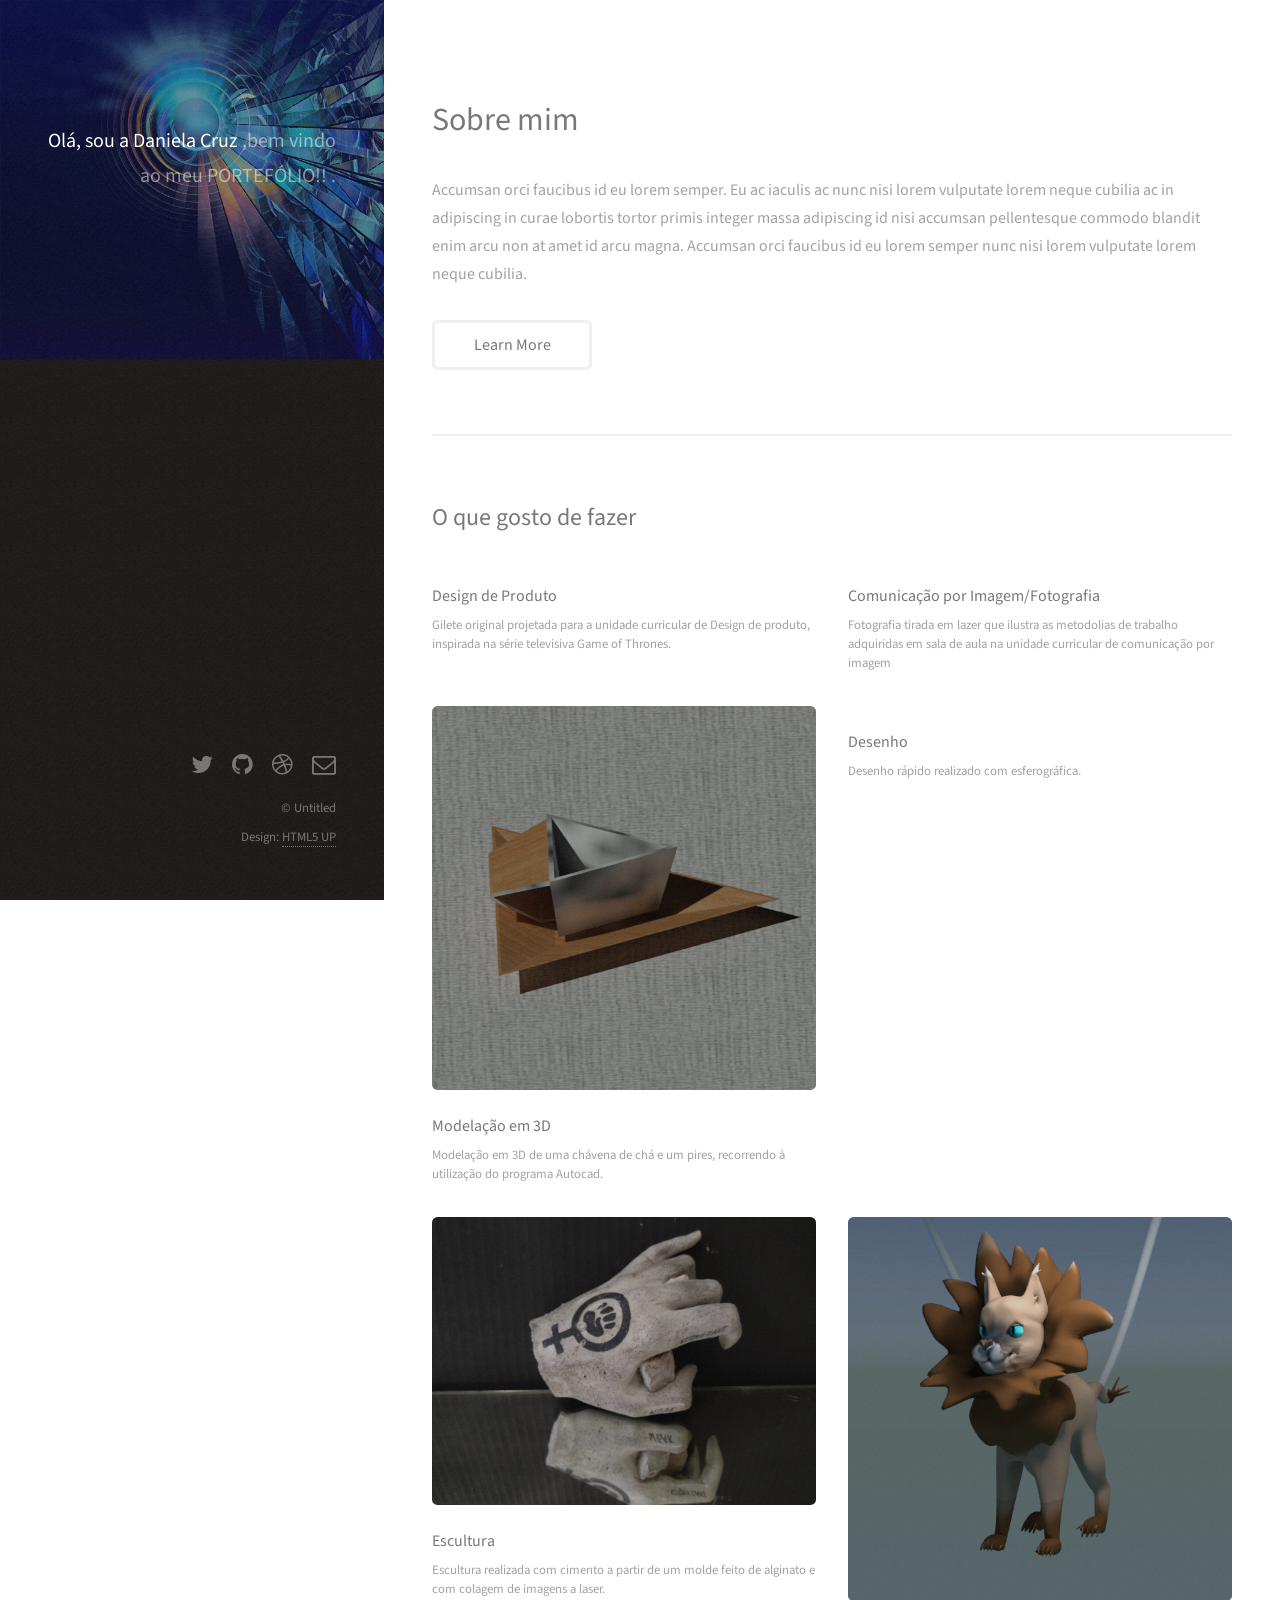
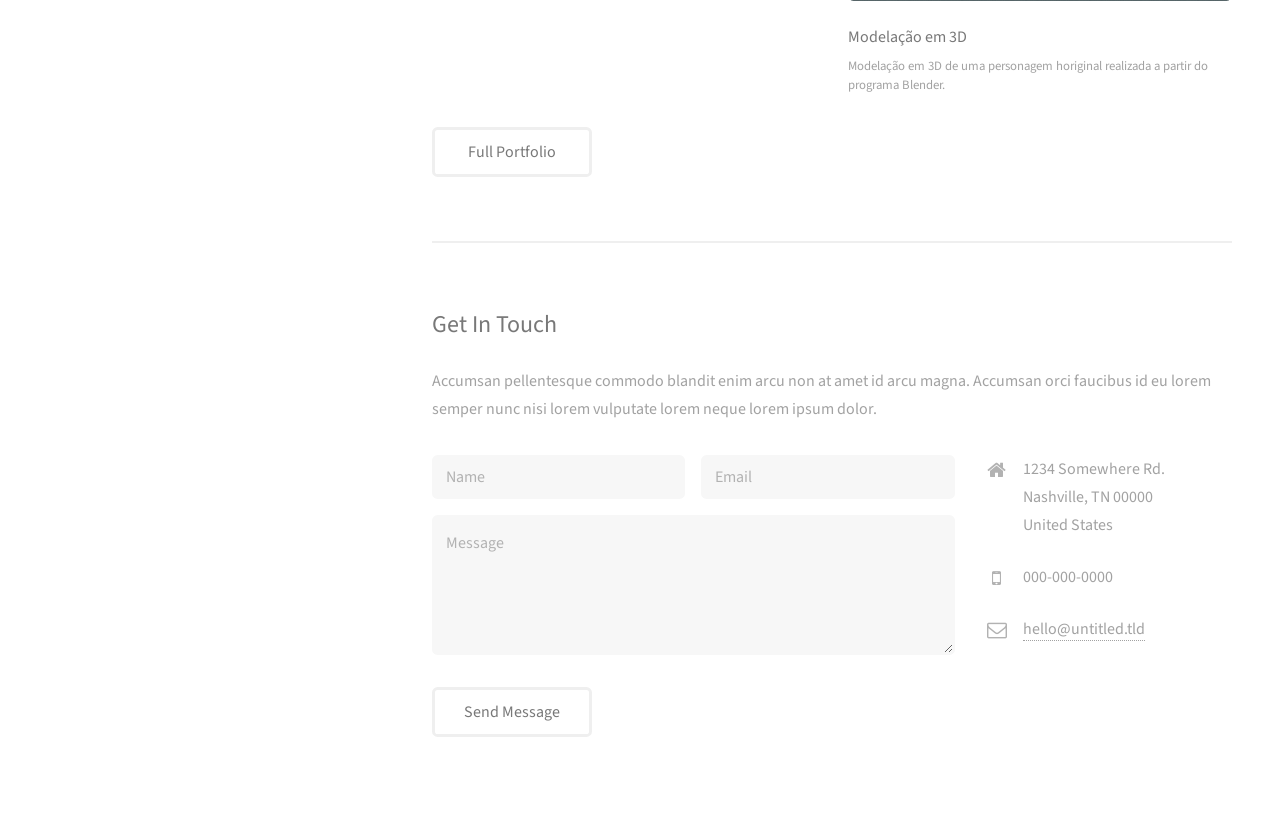
==== commit babd4c5a: "Portefolio imagens novas+descrição das mesmas" ====
--- a/index.html
+++ b/index.html
@@ -44,33 +44,33 @@
 						<div class="row">
 							<article class="col-6 col-12-xsmall work-item">
 								<a href="images/fulls/01.jpg" class="image fit thumb"><img src="images/thumbs/01.jpg" alt="" /></a>
-								<h3>Magna sed consequat tempus</h3>
-								<p>Lorem ipsum dolor sit amet nisl sed nullam feugiat.</p>
+								<h3>Design de Produto</h3>
+								<p>Gilete original projetada para a unidade curricular de Design de produto, inspirada na série televisiva Game of Thrones.</p>
 							</article>
 							<article class="col-6 col-12-xsmall work-item">
 								<a href="images/fulls/02.jpg" class="image fit thumb"><img src="images/thumbs/02.jpg" alt="" /></a>
-								<h3>Ultricies lacinia interdum</h3>
-								<p>Lorem ipsum dolor sit amet nisl sed nullam feugiat.</p>
+								<h3>Comunicação por Imagem/Fotografia</h3>
+								<p>Fotografia tirada em lazer que ilustra as metodolias de trabalho adquiridas em sala de aula na unidade curricular de comunicação por imagem</p>
 							</article>
 							<article class="col-6 col-12-xsmall work-item">
 								<a href="images/fulls/03.jpg" class="image fit thumb"><img src="images/thumbs/03.jpg" alt="" /></a>
-								<h3>Tortor metus commodo</h3>
-								<p>Lorem ipsum dolor sit amet nisl sed nullam feugiat.</p>
+								<h3>Modelação em 3D</h3>
+								<p>Modelação em 3D de uma chávena de chá e um pires, recorrendo à utilização do programa Autocad. </p>
 							</article>
 							<article class="col-6 col-12-xsmall work-item">
 								<a href="images/fulls/04.jpg" class="image fit thumb"><img src="images/thumbs/04.jpg" alt="" /></a>
-								<h3>Quam neque phasellus</h3>
-								<p>Lorem ipsum dolor sit amet nisl sed nullam feugiat.</p>
+								<h3>Desenho</h3>
+								<p>Desenho rápido realizado com esferográfica.</p>
 							</article>
 							<article class="col-6 col-12-xsmall work-item">
 								<a href="images/fulls/05.jpg" class="image fit thumb"><img src="images/thumbs/05.jpg" alt="" /></a>
-								<h3>Nunc enim commodo aliquet</h3>
-								<p>Lorem ipsum dolor sit amet nisl sed nullam feugiat.</p>
+								<h3>Escultura</h3>
+								<p>Escultura realizada com cimento a partir de um molde feito de alginato e com colagem de imagens a laser.</p>
 							</article>
 							<article class="col-6 col-12-xsmall work-item">
 								<a href="images/fulls/06.jpg" class="image fit thumb"><img src="images/thumbs/06.jpg" alt="" /></a>
-								<h3>Risus ornare lacinia</h3>
-								<p>Lorem ipsum dolor sit amet nisl sed nullam feugiat.</p>
+								<h3>Modelação em 3D</h3>
+								<p>Modelação em 3D de uma personagem horiginal realizada a partir do programa Blender. </p>
 							</article>
 						</div>
 						<ul class="actions">
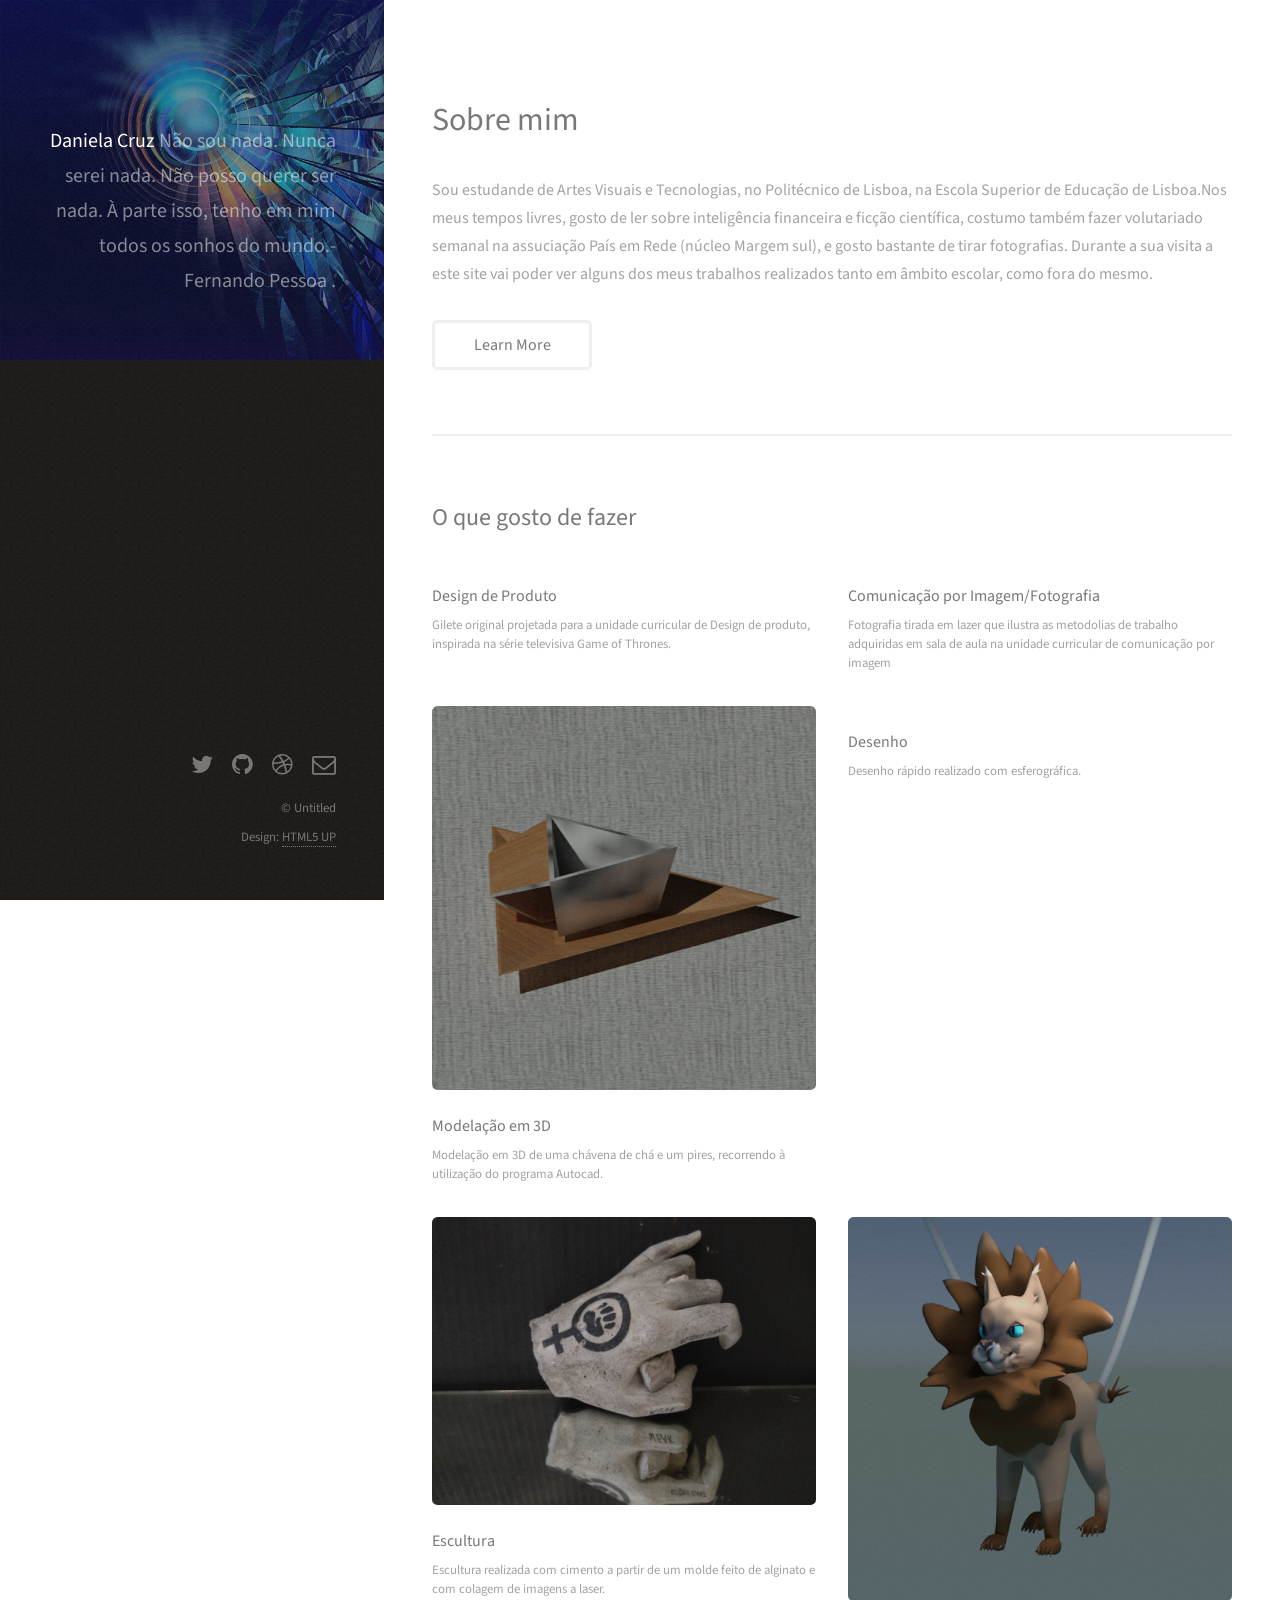
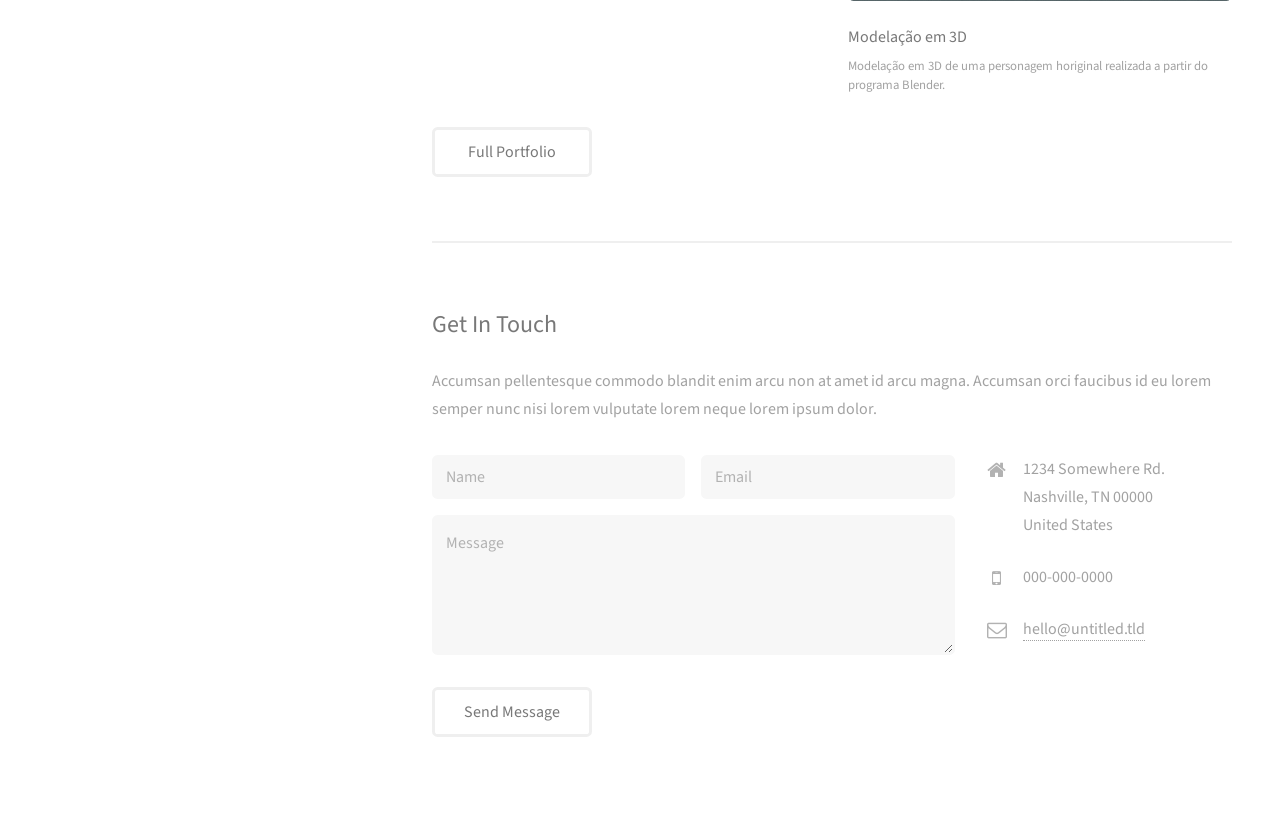
==== commit ef164631: "portefolio Modificação de texto" ====
--- a/index.html
+++ b/index.html
@@ -17,8 +17,11 @@
 			<header id="header">
 				<div class="inner">
 					<a href="#" class="image avatar"><img src="images/avatar.jpg" alt="" /></a>
-					<h1><strong>Olá, sou a Daniela Cruz </strong>,bem vindo ao meu PORTEFÓLIO!!<br />
-				 <br />
+					<h1><strong>Daniela Cruz </strong><br />
+				 <br /></strong>Não sou nada.
+Nunca serei nada.
+Não posso querer ser nada.
+À parte isso, tenho em mim todos os sonhos do mundo.- Fernando Pessoa<br />
 					 <a href="http:"></a>.</h1>
 				</div>
 			</header>
@@ -32,7 +35,7 @@
 							<h2>Sobre mim <br />
 							</h2>
 						</header>
-						<p>Accumsan orci faucibus id eu lorem semper. Eu ac iaculis ac nunc nisi lorem vulputate lorem neque cubilia ac in adipiscing in curae lobortis tortor primis integer massa adipiscing id nisi accumsan pellentesque commodo blandit enim arcu non at amet id arcu magna. Accumsan orci faucibus id eu lorem semper nunc nisi lorem vulputate lorem neque cubilia.</p>
+						<p>Sou estudande de Artes Visuais e Tecnologias, no Politécnico de Lisboa, na Escola Superior de Educação de Lisboa.Nos meus tempos livres, gosto de ler sobre inteligência financeira e ficção científica, costumo também fazer volutariado semanal na assuciação País em Rede (núcleo Margem sul), e gosto bastante de tirar fotografias. Durante a sua visita a este site vai poder ver alguns dos meus trabalhos realizados tanto em âmbito escolar, como fora do mesmo.      </p>
 						<ul class="actions">
 							<li><a href="#" class="button">Learn More</a></li>
 						</ul>
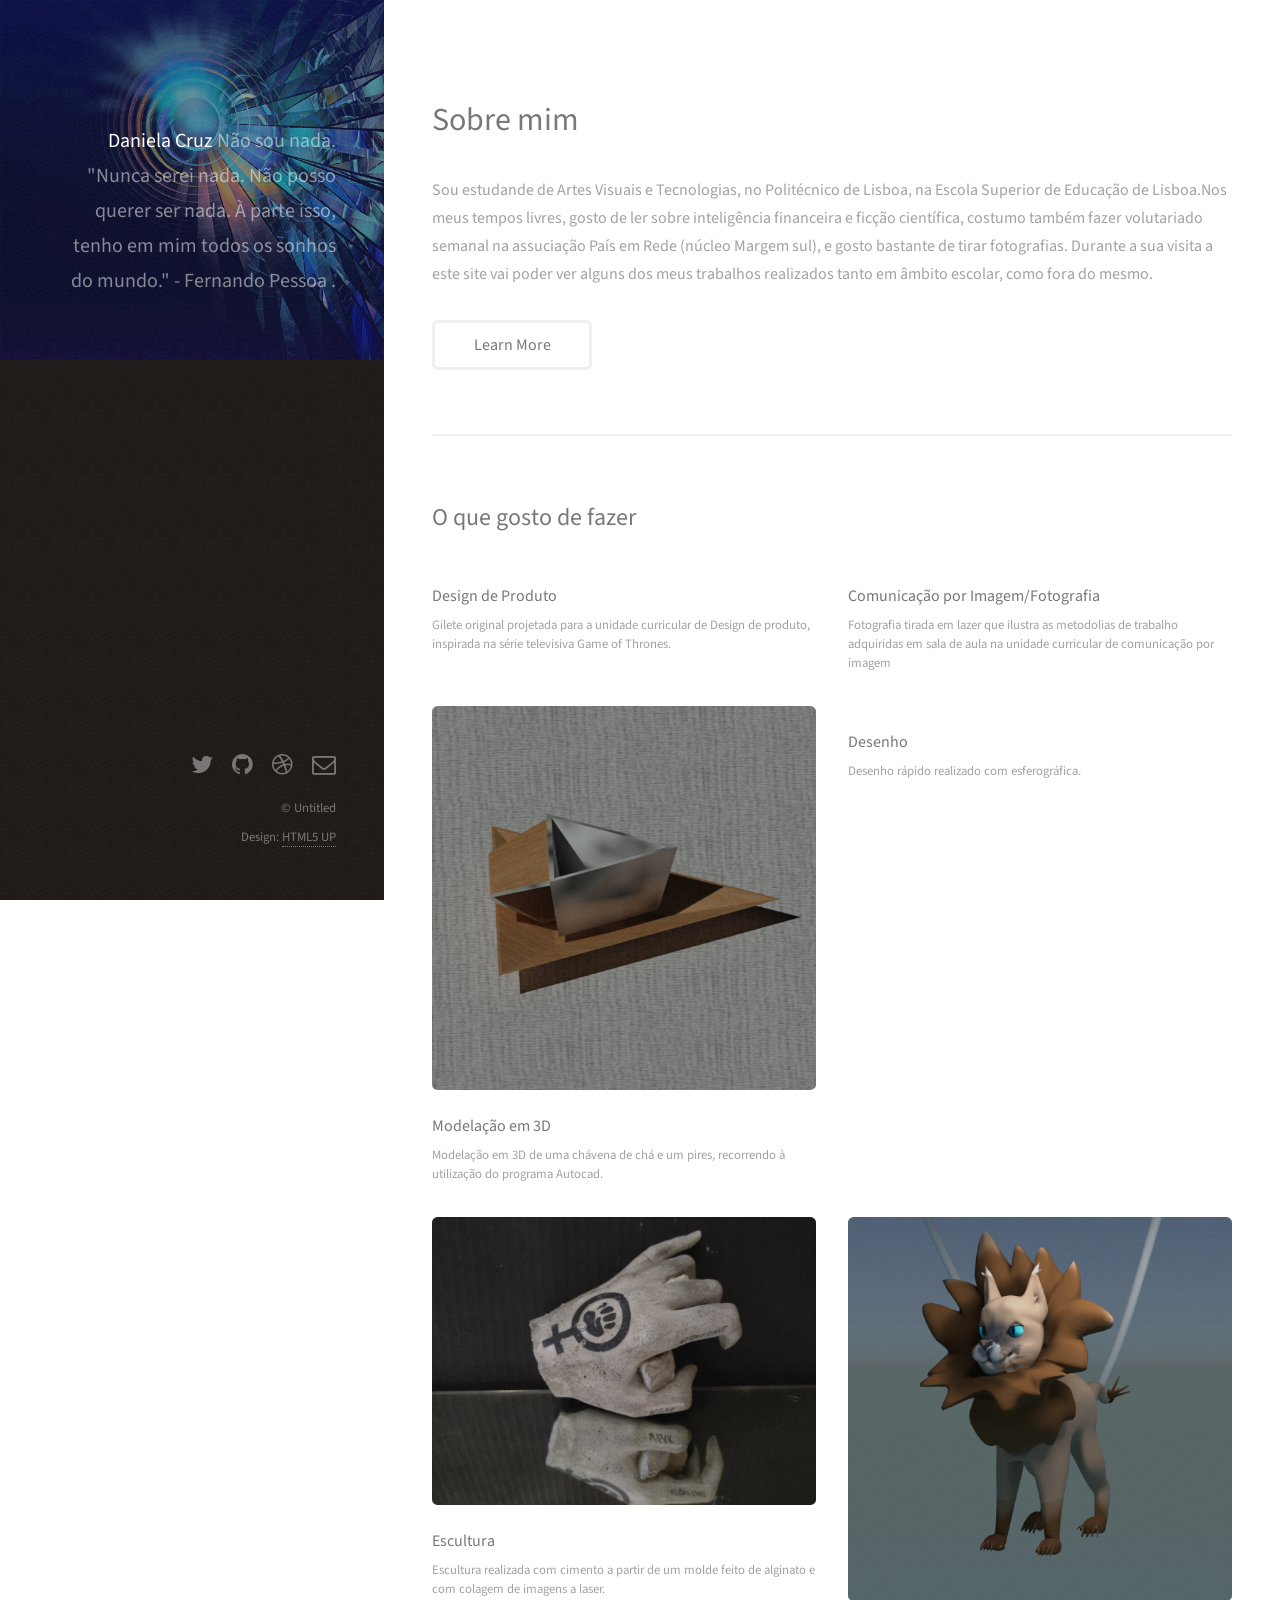
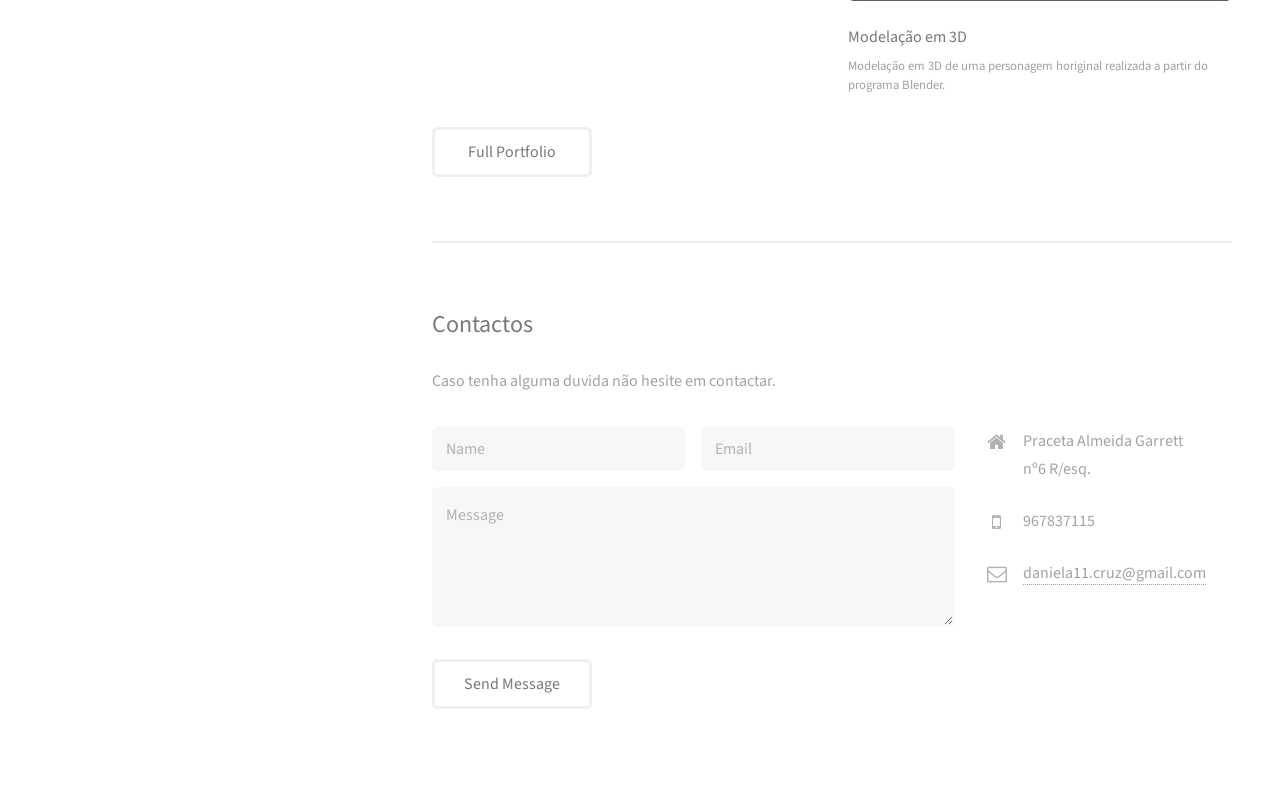
==== commit d9bc51fb: "portefolio novas informações" ====
--- a/index.html
+++ b/index.html
@@ -19,9 +19,9 @@
 					<a href="#" class="image avatar"><img src="images/avatar.jpg" alt="" /></a>
 					<h1><strong>Daniela Cruz </strong><br />
 				 <br /></strong>Não sou nada.
-Nunca serei nada.
+"Nunca serei nada.
 Não posso querer ser nada.
-À parte isso, tenho em mim todos os sonhos do mundo.- Fernando Pessoa<br />
+À parte isso, tenho em mim todos os sonhos do mundo." - Fernando Pessoa<br />
 					 <a href="http:"></a>.</h1>
 				</div>
 			</header>
@@ -83,8 +83,8 @@
 
 				<!-- Three -->
 					<section id="three">
-						<h2>Get In Touch</h2>
-						<p>Accumsan pellentesque commodo blandit enim arcu non at amet id arcu magna. Accumsan orci faucibus id eu lorem semper nunc nisi lorem vulputate lorem neque lorem ipsum dolor.</p>
+						<h2>Contactos</h2>
+						<p>Caso tenha alguma duvida não hesite em contactar.</p>
 						<div class="row">
 							<div class="col-8 col-12-small">
 								<form method="post" action="#">
@@ -101,18 +101,18 @@
 							<div class="col-4 col-12-small">
 								<ul class="labeled-icons">
 									<li>
-										<h3 class="icon fa-home"><span class="label">Address</span></h3>
-										1234 Somewhere Rd.<br />
-										Nashville, TN 00000<br />
-										United States
+										<h3 class="icon fa-home"><span class="label">Morada</span></h3>
+										Praceta Almeida Garrett<br />
+										nº6 R/esq.<br />
+
 									</li>
 									<li>
-										<h3 class="icon fa-mobile"><span class="label">Phone</span></h3>
-										000-000-0000
+										<h3 class="icon fa-mobile"><span class="label">Contacto</span></h3>
+										967837115
 									</li>
 									<li>
 										<h3 class="icon fa-envelope-o"><span class="label">Email</span></h3>
-										<a href="#">hello@untitled.tld</a>
+										<a href="#">daniela11.cruz@gmail.com</a>
 									</li>
 								</ul>
 							</div>
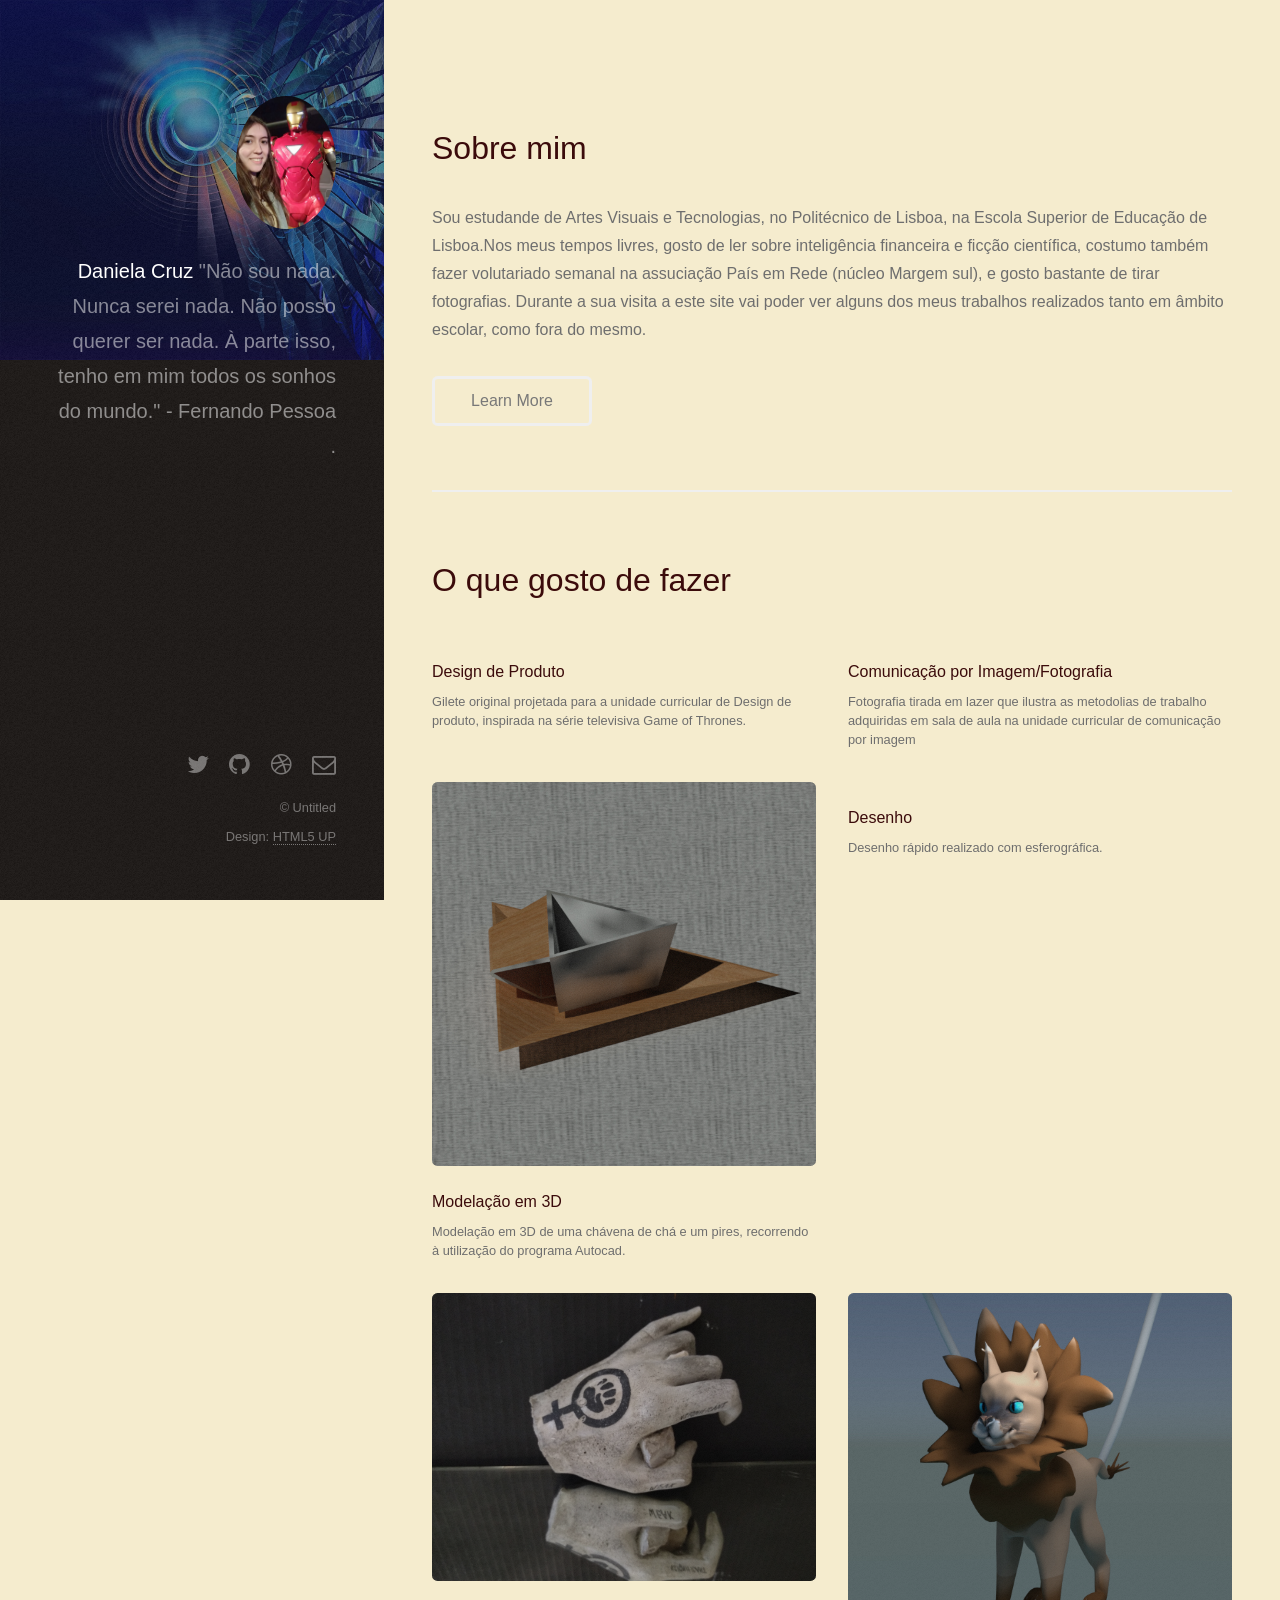
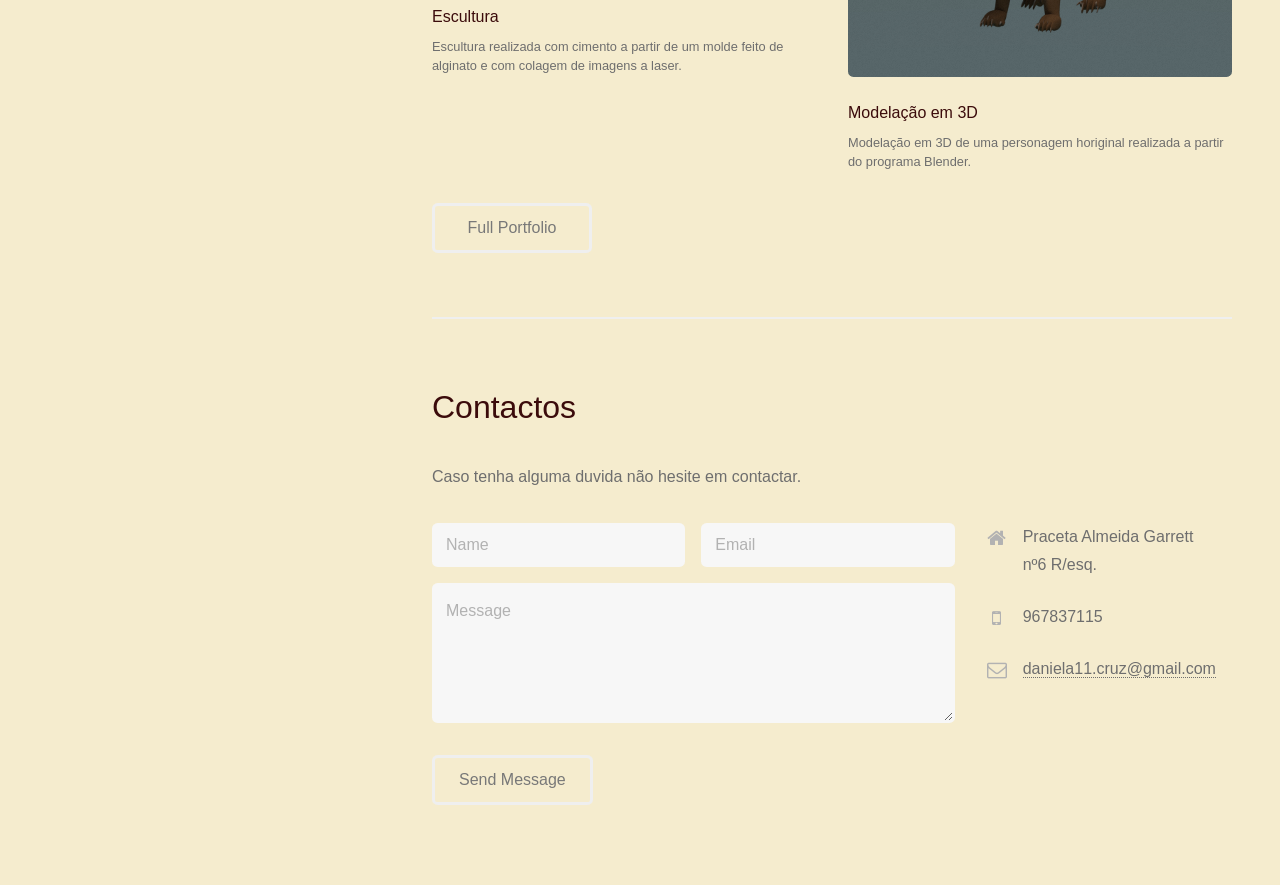
==== commit aa41f2fe: "Portefolio fundo + cores" ====
--- a/index.html
+++ b/index.html
@@ -6,20 +6,21 @@
 -->
 <html>
 	<head>
+
 		<title>Portefólio</title>
 		<meta charset="utf-8" />
 		<meta name="viewport" content="width=device-width, initial-scale=1, user-scalable=no" />
 		<link rel="stylesheet" href="assets/css/main.css" />
 	</head>
-	<body class="is-preload">
+	<body > class="is-preload">
 
 		<!-- Header -->
 			<header id="header">
 				<div class="inner">
 					<a href="#" class="image avatar"><img src="images/avatar.jpg" alt="" /></a>
 					<h1><strong>Daniela Cruz </strong><br />
-				 <br /></strong>Não sou nada.
-"Nunca serei nada.
+				 <br /></strong>"Não sou nada.
+Nunca serei nada.
 Não posso querer ser nada.
 À parte isso, tenho em mim todos os sonhos do mundo." - Fernando Pessoa<br />
 					 <a href="http:"></a>.</h1>
--- a/assets/css/main.css
+++ b/assets/css/main.css
@@ -83,7 +83,7 @@
 	}
 
 	body {
-		background: #fff;
+		background: #F5ECCE;
 	}
 
 		body.is-preload *, body.is-preload *:before, body.is-preload *:after {
@@ -98,10 +98,10 @@
 		}
 
 	body, input, select, textarea {
-		color: #a2a2a2;
-		font-family: "Source Sans Pro", Helvetica, sans-serif;
-		font-size: 16pt;
-		font-weight: 400;
+		color: #6E6E6E;
+		font-family: "Verdana", Helvetica, sans-serif;
+		font-size: 10pt;
+		font-weight: 100;
 		line-height: 1.75em;
 	}
 
@@ -135,8 +135,8 @@
 	}
 
 	h1, h2, h3, h4, h5, h6 {
-		color: #787878;
-		font-weight: 400;
+		color: #3B0B0B;
+		font-weight: 500;
 		line-height: 1em;
 		margin: 0 0 1em 0;
 	}
@@ -152,7 +152,7 @@
 	}
 
 	h2 {
-		font-size: 1.5em;
+		font-size: 2em;
 		line-height: 1.5em;
 	}
 
@@ -224,7 +224,7 @@
 
 		pre code {
 			display: block;
-			line-height: 1.75em;
+			line-height: 1em;
 			padding: 1em 1.5em;
 			overflow-x: auto;
 		}
@@ -3185,4 +3185,4 @@
 				padding-left: 0;
 			}
 
-	}+	}
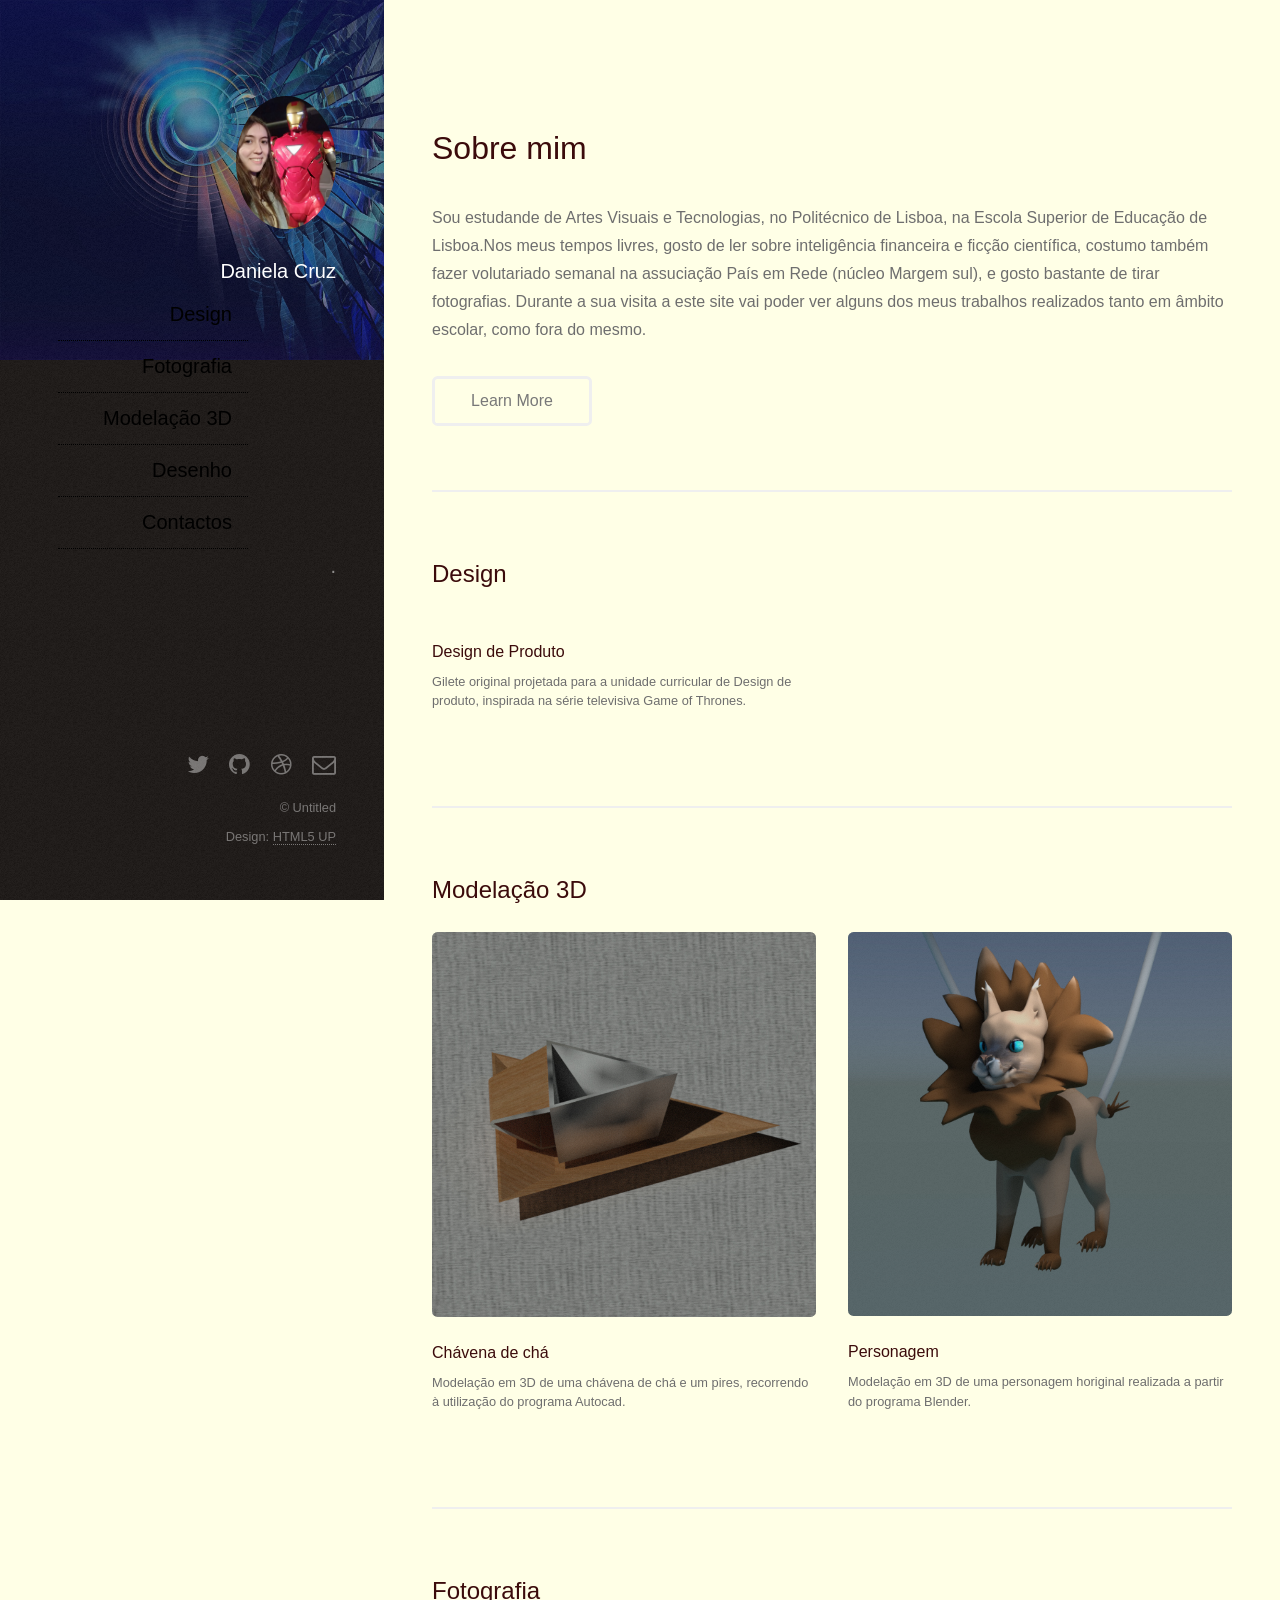
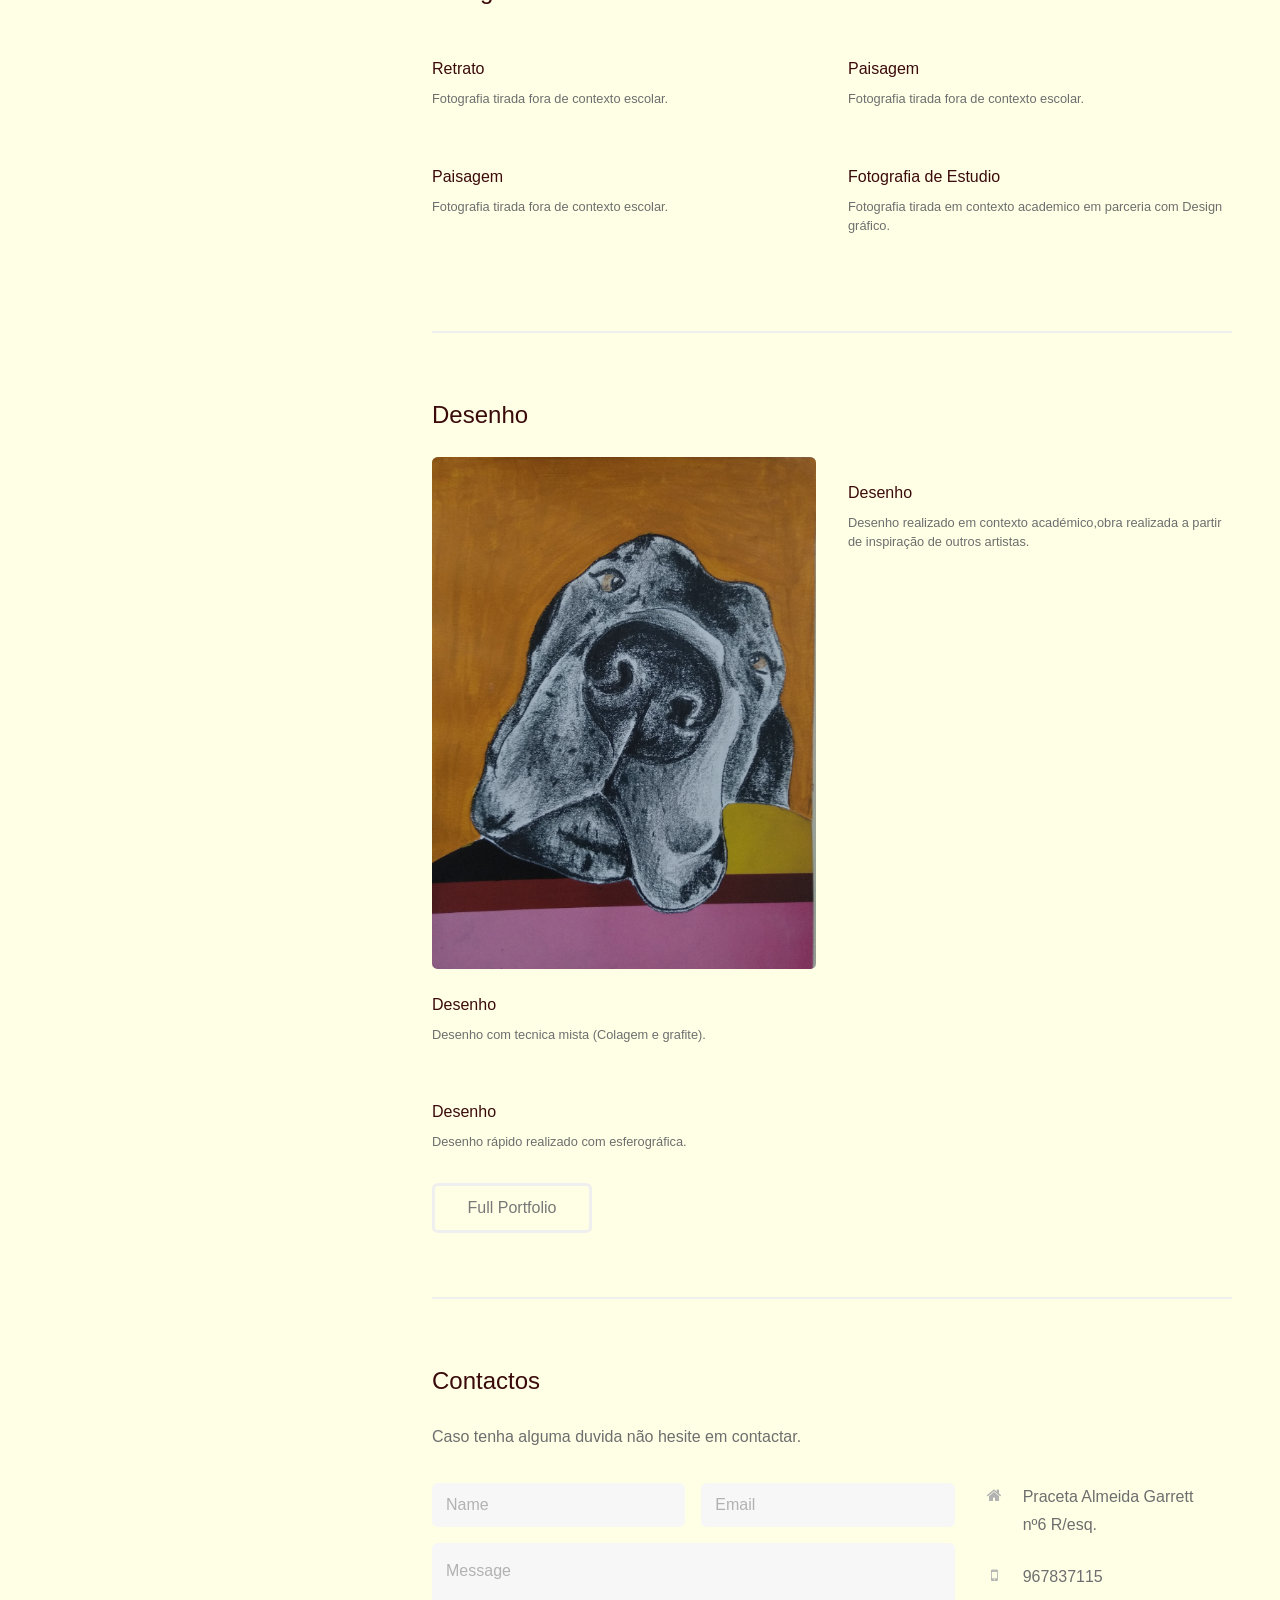
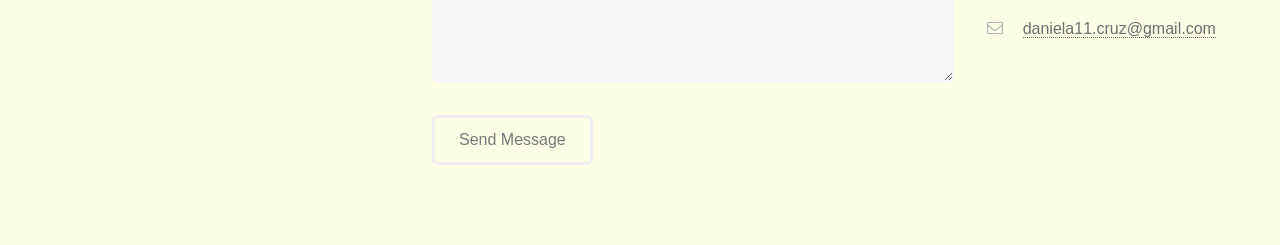
==== commit 3828743f: "Alterações" ====
--- a/index.html
+++ b/index.html
@@ -11,6 +11,7 @@
 		<meta charset="utf-8" />
 		<meta name="viewport" content="width=device-width, initial-scale=1, user-scalable=no" />
 		<link rel="stylesheet" href="assets/css/main.css" />
+		<link rel="stylesheet" href="assets/css/batatas.css" />
 	</head>
 	<body > class="is-preload">
 
@@ -19,12 +20,20 @@
 				<div class="inner">
 					<a href="#" class="image avatar"><img src="images/avatar.jpg" alt="" /></a>
 					<h1><strong>Daniela Cruz </strong><br />
-				 <br /></strong>"Não sou nada.
-Nunca serei nada.
-Não posso querer ser nada.
-À parte isso, tenho em mim todos os sonhos do mundo." - Fernando Pessoa<br />
+
+						<nav>
+							<ul>
+								<li><a href="#produto">Design</a></li>
+								<li><a href="#fotografia">Fotografia</a></li>
+								<li><a href="#Modelação 3D">Modelação 3D</a></li>
+								<li><a href="#Desenho">Desenho</a></li>
+								<li><a href="#three">Contactos</a></li>
+							</ul>
+						</nav>
+				 <br /></strong><br />
 					 <a href="http:"></a>.</h1>
 				</div>
+
 			</header>
 
 		<!-- Main -->
@@ -43,38 +52,82 @@
 					</section>
 
 				<!-- Two -->
-					<section id="two">
-						<h2>O que gosto de fazer</h2>
+					<section id="produto">
+						<h2>Design</h2>
 						<div class="row">
 							<article class="col-6 col-12-xsmall work-item">
 								<a href="images/fulls/01.jpg" class="image fit thumb"><img src="images/thumbs/01.jpg" alt="" /></a>
 								<h3>Design de Produto</h3>
 								<p>Gilete original projetada para a unidade curricular de Design de produto, inspirada na série televisiva Game of Thrones.</p>
 							</article>
+					</ul>
+					</section>
+
+					<section id="Modelação 3D">
+						<h2>Modelação 3D</h2>
+						<div class="row">
+							<article class="col-6 col-12-xsmall work-item">
+								<a href="images/fulls/03.jpg" class="image fit thumb"><img src="images/thumbs/03.jpg" alt="" /></a>
+								<h3>Chávena de chá</h3>
+								<p>Modelação em 3D de uma chávena de chá e um pires, recorrendo à utilização do programa Autocad. </p>
+							</article>
+							<article class="col-6 col-12-xsmall work-item">
+								<a href="images/fulls/06.jpg" class="image fit thumb"><img src="images/thumbs/06.jpg" alt="" /></a>
+								<h3>Personagem</h3>
+								<p>Modelação em 3D de uma personagem horiginal realizada a partir do programa Blender. </p>
+							</article>
+						</div>
+						<ul class="actions">
+
+						</ul>
+					</section>
+
+					<section id="fotografia">
+						<h2>Fotografia</h2>
+						<div class="row">
 							<article class="col-6 col-12-xsmall work-item">
 								<a href="images/fulls/02.jpg" class="image fit thumb"><img src="images/thumbs/02.jpg" alt="" /></a>
-								<h3>Comunicação por Imagem/Fotografia</h3>
-								<p>Fotografia tirada em lazer que ilustra as metodolias de trabalho adquiridas em sala de aula na unidade curricular de comunicação por imagem</p>
-							</article>
-							<article class="col-6 col-12-xsmall work-item">
-								<a href="images/fulls/03.jpg" class="image fit thumb"><img src="images/thumbs/03.jpg" alt="" /></a>
-								<h3>Modelação em 3D</h3>
-								<p>Modelação em 3D de uma chávena de chá e um pires, recorrendo à utilização do programa Autocad. </p>
+								<h3>Retrato</h3>
+								<p>Fotografia tirada fora de contexto escolar.</p>
+							</article>
+							<article class="col-6 col-12-xsmall work-item">
+								<a href="images/fulls/04.jpg" class="image fit thumb"><img src="images/thumbss/04.jpg" alt="" /></a>
+								<h3>Paisagem</h3>
+								<p>Fotografia tirada fora de contexto escolar.</p>
+							</article>
+							<article class="col-6 col-12-xsmall work-item">
+								<a href="images/fulls/06.jpg" class="image fit thumb"><img src="images/thumbss/06.jpg" alt="" /></a>
+								<h3>Paisagem</h3>
+								<p>Fotografia tirada fora de contexto escolar.</p>
+							</article>
+							<article class="col-6 col-12-xsmall work-item">
+								<a href="images/fulls/05.jpg" class="image fit thumb"><img src="images/thumbss/05.jpg" alt="" /></a>
+								<h3>Fotografia de Estudio</h3>
+								<p>Fotografia tirada em contexto academico em parceria com Design gráfico.</p>
+							</article>
+						</div>
+						<ul class="actions">
+
+						</ul>
+					</section>
+
+					<section id="Desenho">
+						<h2>Desenho</h2>
+						<div class="row">
+							<article class="col-6 col-12-xsmall work-item">
+								<a href="images/fulls/01.jpg" class="image fit thumb"><img src="images/desenho/01.jpg" alt="" /></a>
+								<h3>Desenho</h3>
+								<p>Desenho com tecnica mista (Colagem e grafite).</p>
+							</article>
+							<article class="col-6 col-12-xsmall work-item">
+								<a href="images/fulls/02.jpg" class="image fit thumb"><img src="images/desenho/02.jpg" alt="" /></a>
+								<h3>Desenho</h3>
+								<p>Desenho realizado em contexto académico,obra realizada a partir de inspiração de outros artistas.</p>
 							</article>
 							<article class="col-6 col-12-xsmall work-item">
 								<a href="images/fulls/04.jpg" class="image fit thumb"><img src="images/thumbs/04.jpg" alt="" /></a>
 								<h3>Desenho</h3>
 								<p>Desenho rápido realizado com esferográfica.</p>
-							</article>
-							<article class="col-6 col-12-xsmall work-item">
-								<a href="images/fulls/05.jpg" class="image fit thumb"><img src="images/thumbs/05.jpg" alt="" /></a>
-								<h3>Escultura</h3>
-								<p>Escultura realizada com cimento a partir de um molde feito de alginato e com colagem de imagens a laser.</p>
-							</article>
-							<article class="col-6 col-12-xsmall work-item">
-								<a href="images/fulls/06.jpg" class="image fit thumb"><img src="images/thumbs/06.jpg" alt="" /></a>
-								<h3>Modelação em 3D</h3>
-								<p>Modelação em 3D de uma personagem horiginal realizada a partir do programa Blender. </p>
 							</article>
 						</div>
 						<ul class="actions">
@@ -82,7 +135,7 @@
 						</ul>
 					</section>
 
-				<!-- Three -->
+						<!-- Three -->
 					<section id="three">
 						<h2>Contactos</h2>
 						<p>Caso tenha alguma duvida não hesite em contactar.</p>
--- a/assets/css/main.css
+++ b/assets/css/main.css
@@ -83,7 +83,7 @@
 	}
 
 	body {
-		background: #F5ECCE;
+		background: #ffffe6;
 	}
 
 		body.is-preload *, body.is-preload *:before, body.is-preload *:after {
@@ -123,7 +123,7 @@
 
 	strong, b {
 		color: #787878;
-		font-weight: 400;
+		font-weight: 200;
 	}
 
 	em, i {
@@ -136,7 +136,7 @@
 
 	h1, h2, h3, h4, h5, h6 {
 		color: #3B0B0B;
-		font-weight: 500;
+		font-weight: 200;
 		line-height: 1em;
 		margin: 0 0 1em 0;
 	}
@@ -152,12 +152,12 @@
 	}
 
 	h2 {
-		font-size: 2em;
+		font-size: 1.5em;
 		line-height: 1.5em;
 	}
 
 	h3 {
-		font-size: 1.25em;
+		font-size: 1em;
 		line-height: 1.5em;
 	}
 
--- a/assets/css/batatas.css
+++ b/assets/css/batatas.css
@@ -0,0 +1,24 @@
+
+
+
+
+nav ul {
+  list-style-type: none;
+  margin: 0;
+  padding: 0;
+  width: 200px;
+
+}
+
+nav li a {
+  display: block;
+  color: #000;
+  padding: 8px 16px;
+  text-decoration: none;
+}
+
+/* Change the link color on hover */
+nav li a:hover {
+  background-color: #555;
+  color: white;
+}
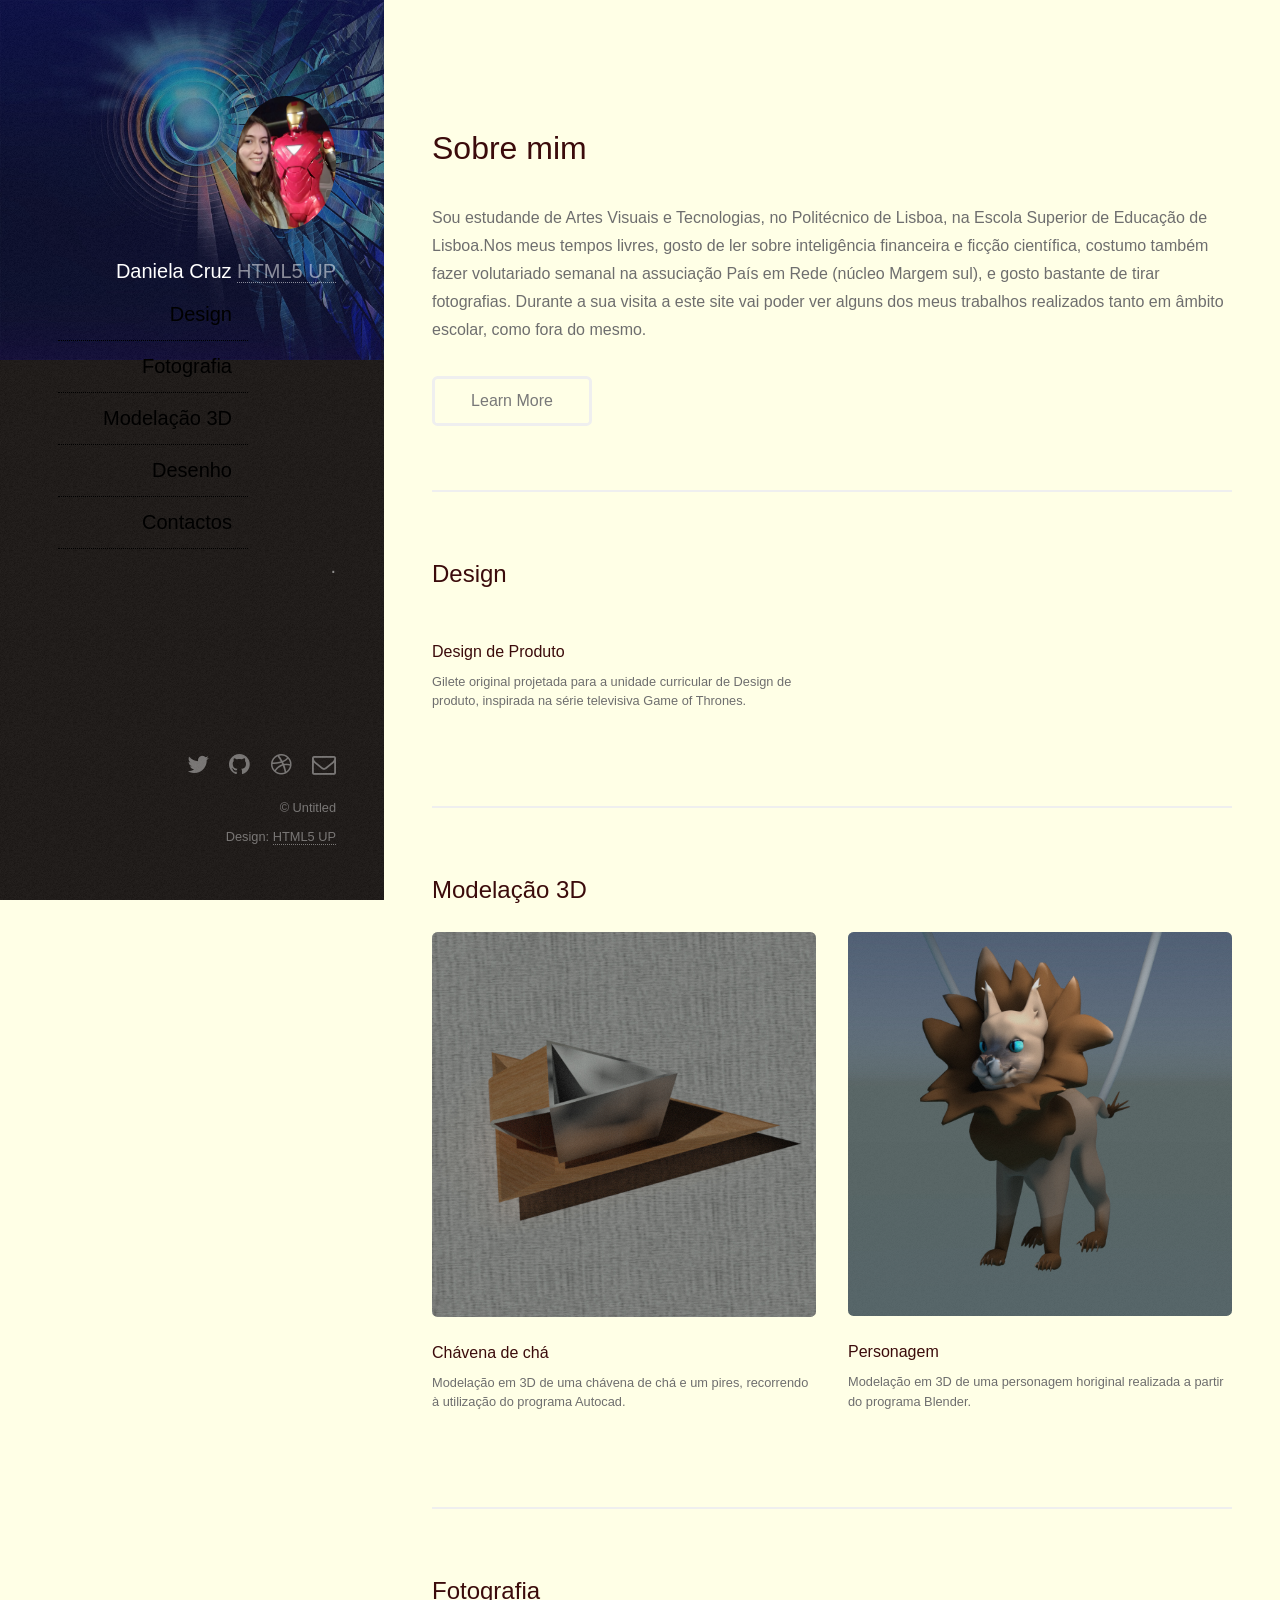
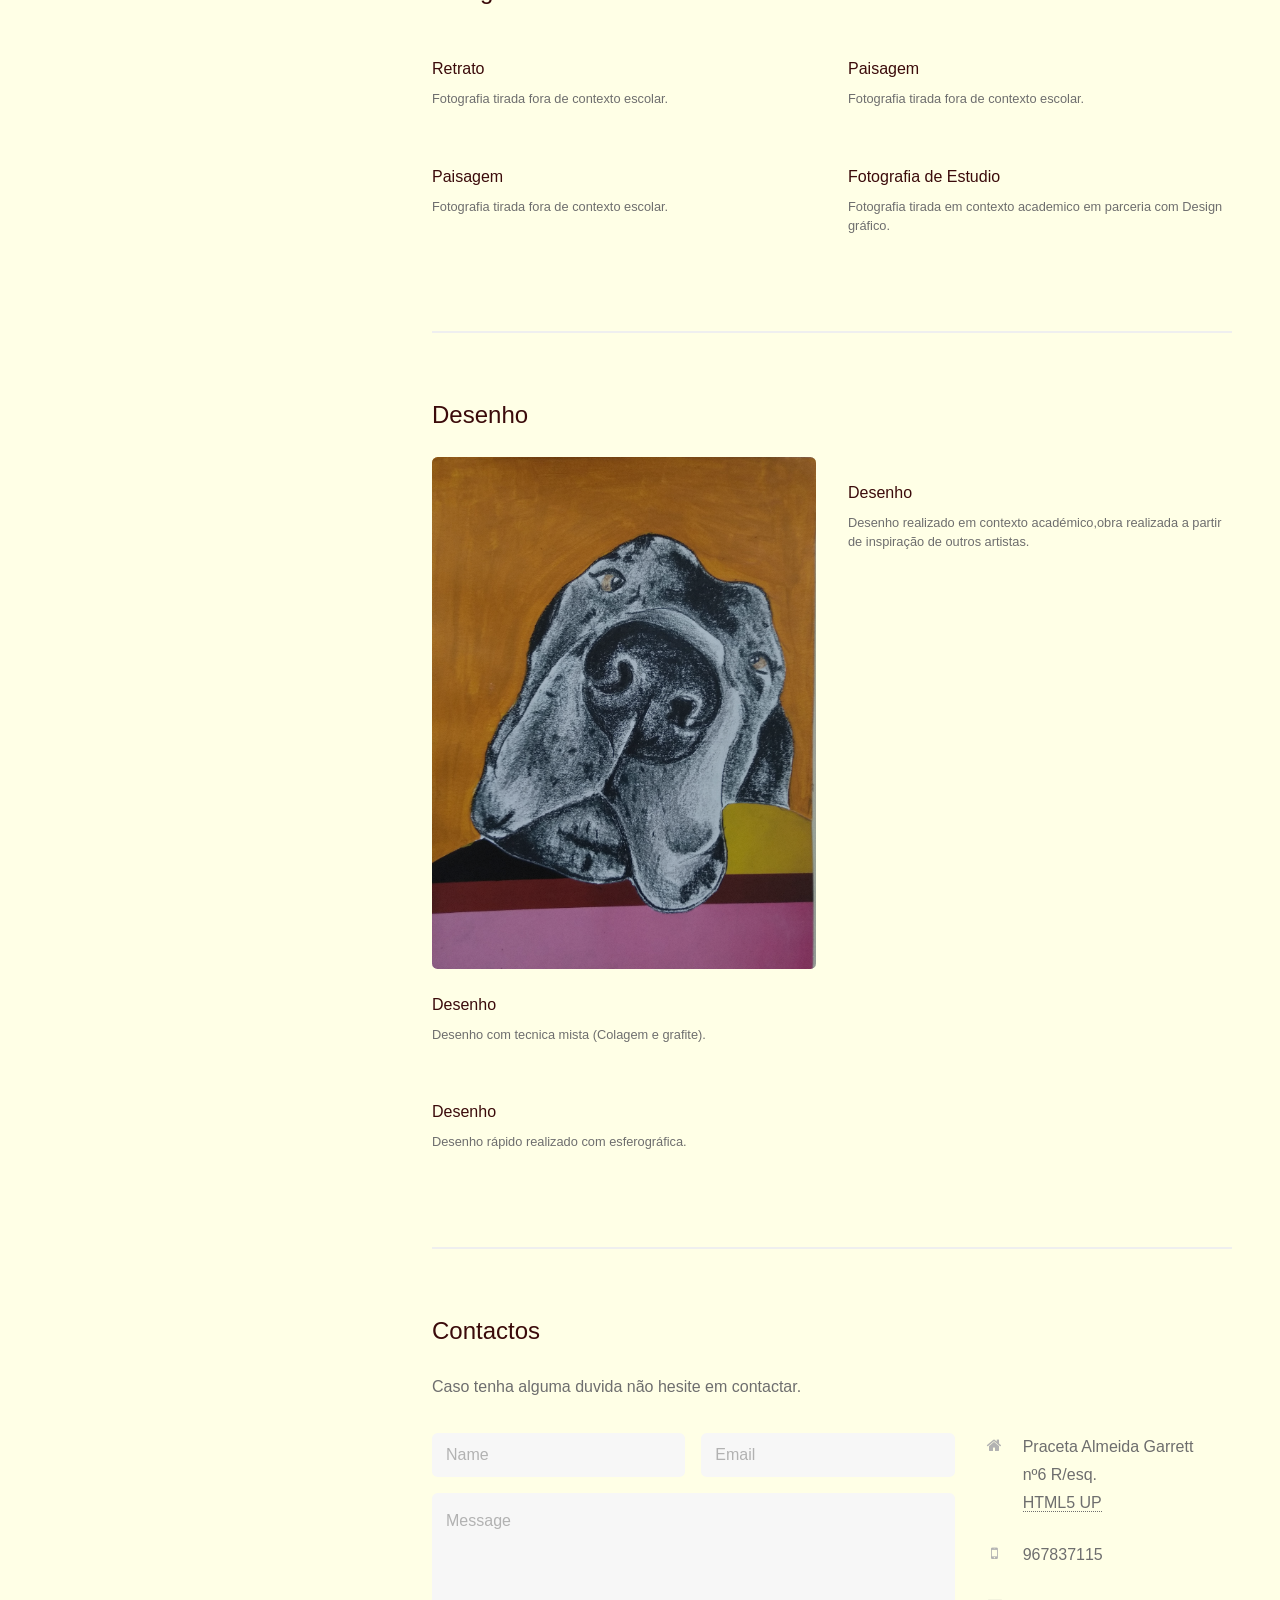
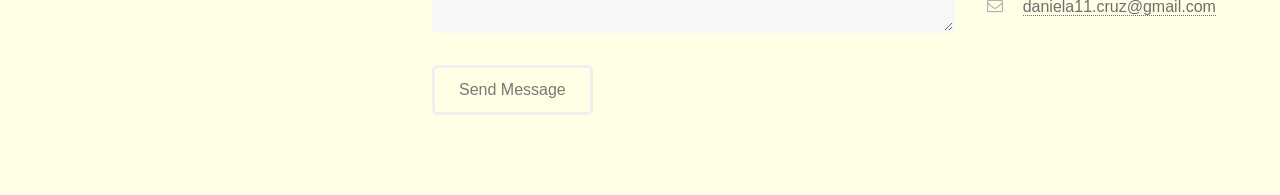
==== commit 2cf2351a: "ligações" ====
--- a/index.html
+++ b/index.html
@@ -19,7 +19,7 @@
 			<header id="header">
 				<div class="inner">
 					<a href="#" class="image avatar"><img src="images/avatar.jpg" alt="" /></a>
-					<h1><strong>Daniela Cruz </strong><br />
+					<h1><strong>Daniela Cruz </strong><br /> <a href="https://www.facebook.com/dany.cruz2">HTML5 UP</a>
 
 						<nav>
 							<ul>
@@ -91,17 +91,17 @@
 								<p>Fotografia tirada fora de contexto escolar.</p>
 							</article>
 							<article class="col-6 col-12-xsmall work-item">
-								<a href="images/fulls/04.jpg" class="image fit thumb"><img src="images/thumbss/04.jpg" alt="" /></a>
+								<a href="images/fullss/04.jpg" class="image fit thumb"><img src="images/thumbss/04.jpg" alt="" /></a>
 								<h3>Paisagem</h3>
 								<p>Fotografia tirada fora de contexto escolar.</p>
 							</article>
 							<article class="col-6 col-12-xsmall work-item">
-								<a href="images/fulls/06.jpg" class="image fit thumb"><img src="images/thumbss/06.jpg" alt="" /></a>
+								<a href="images/fullss/06.jpg" class="image fit thumb"><img src="images/thumbss/06.jpg" alt="" /></a>
 								<h3>Paisagem</h3>
 								<p>Fotografia tirada fora de contexto escolar.</p>
 							</article>
 							<article class="col-6 col-12-xsmall work-item">
-								<a href="images/fulls/05.jpg" class="image fit thumb"><img src="images/thumbss/05.jpg" alt="" /></a>
+								<a href="images/fullss/05.jpg" class="image fit thumb"><img src="images/thumbss/05.jpg" alt="" /></a>
 								<h3>Fotografia de Estudio</h3>
 								<p>Fotografia tirada em contexto academico em parceria com Design gráfico.</p>
 							</article>
@@ -120,7 +120,7 @@
 								<p>Desenho com tecnica mista (Colagem e grafite).</p>
 							</article>
 							<article class="col-6 col-12-xsmall work-item">
-								<a href="images/fulls/02.jpg" class="image fit thumb"><img src="images/desenho/02.jpg" alt="" /></a>
+								<a href="images/fullsss/02.jpg" class="image fit thumb"><img src="images/desenho/02.jpg" alt="" /></a>
 								<h3>Desenho</h3>
 								<p>Desenho realizado em contexto académico,obra realizada a partir de inspiração de outros artistas.</p>
 							</article>
@@ -131,7 +131,7 @@
 							</article>
 						</div>
 						<ul class="actions">
-							<li><a href="#" class="button">Full Portfolio</a></li>
+
 						</ul>
 					</section>
 
@@ -157,7 +157,7 @@
 									<li>
 										<h3 class="icon fa-home"><span class="label">Morada</span></h3>
 										Praceta Almeida Garrett<br />
-										nº6 R/esq.<br />
+										nº6 R/esq.<br /> <a href="https://www.google.pt/maps/place/Praceta+Almeida+Garrett,+2855-231+Corroios/@38.6492982,-9.1517463,612m/data=!3m2!1e3!4b1!4m5!3m4!1s0xd193574c6a2bebb:0x73078d54be822565!8m2!3d38.649294!4d-9.1495576">HTML5 UP</a>
 
 									</li>
 									<li>
